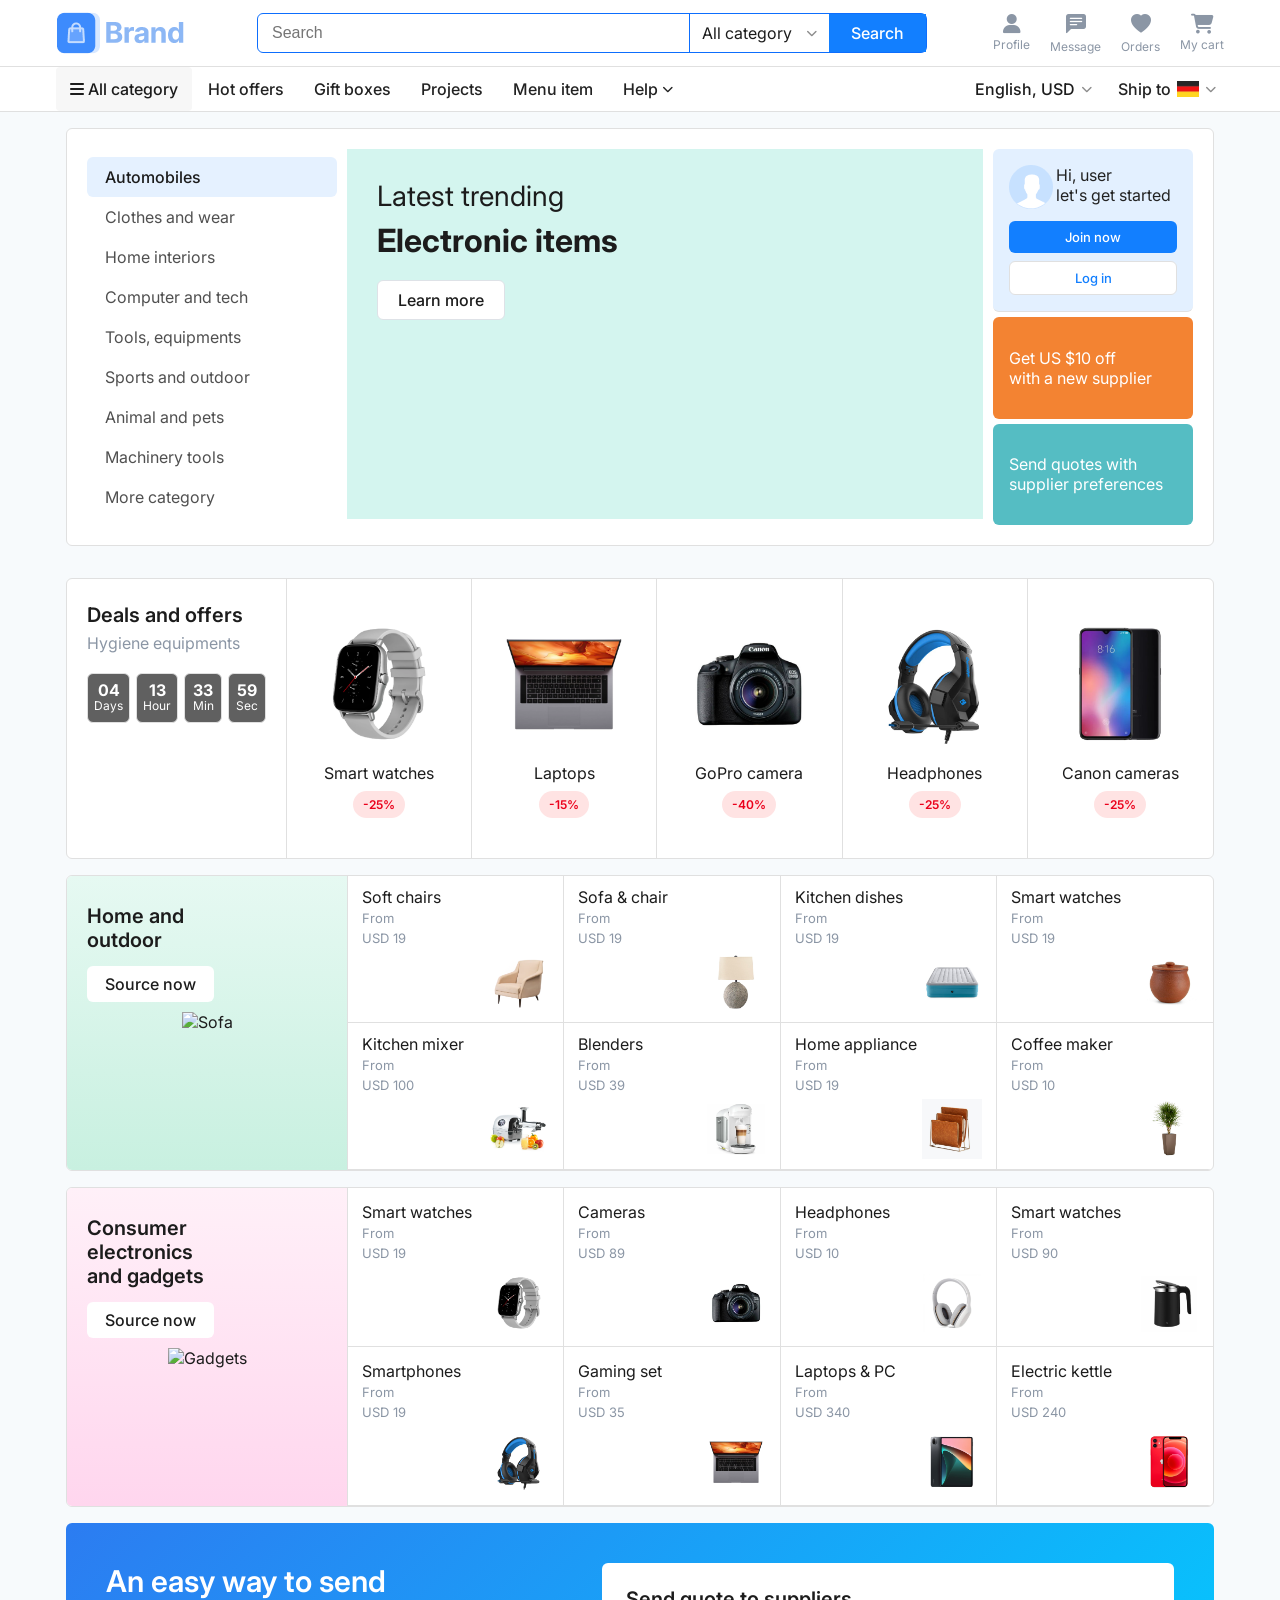
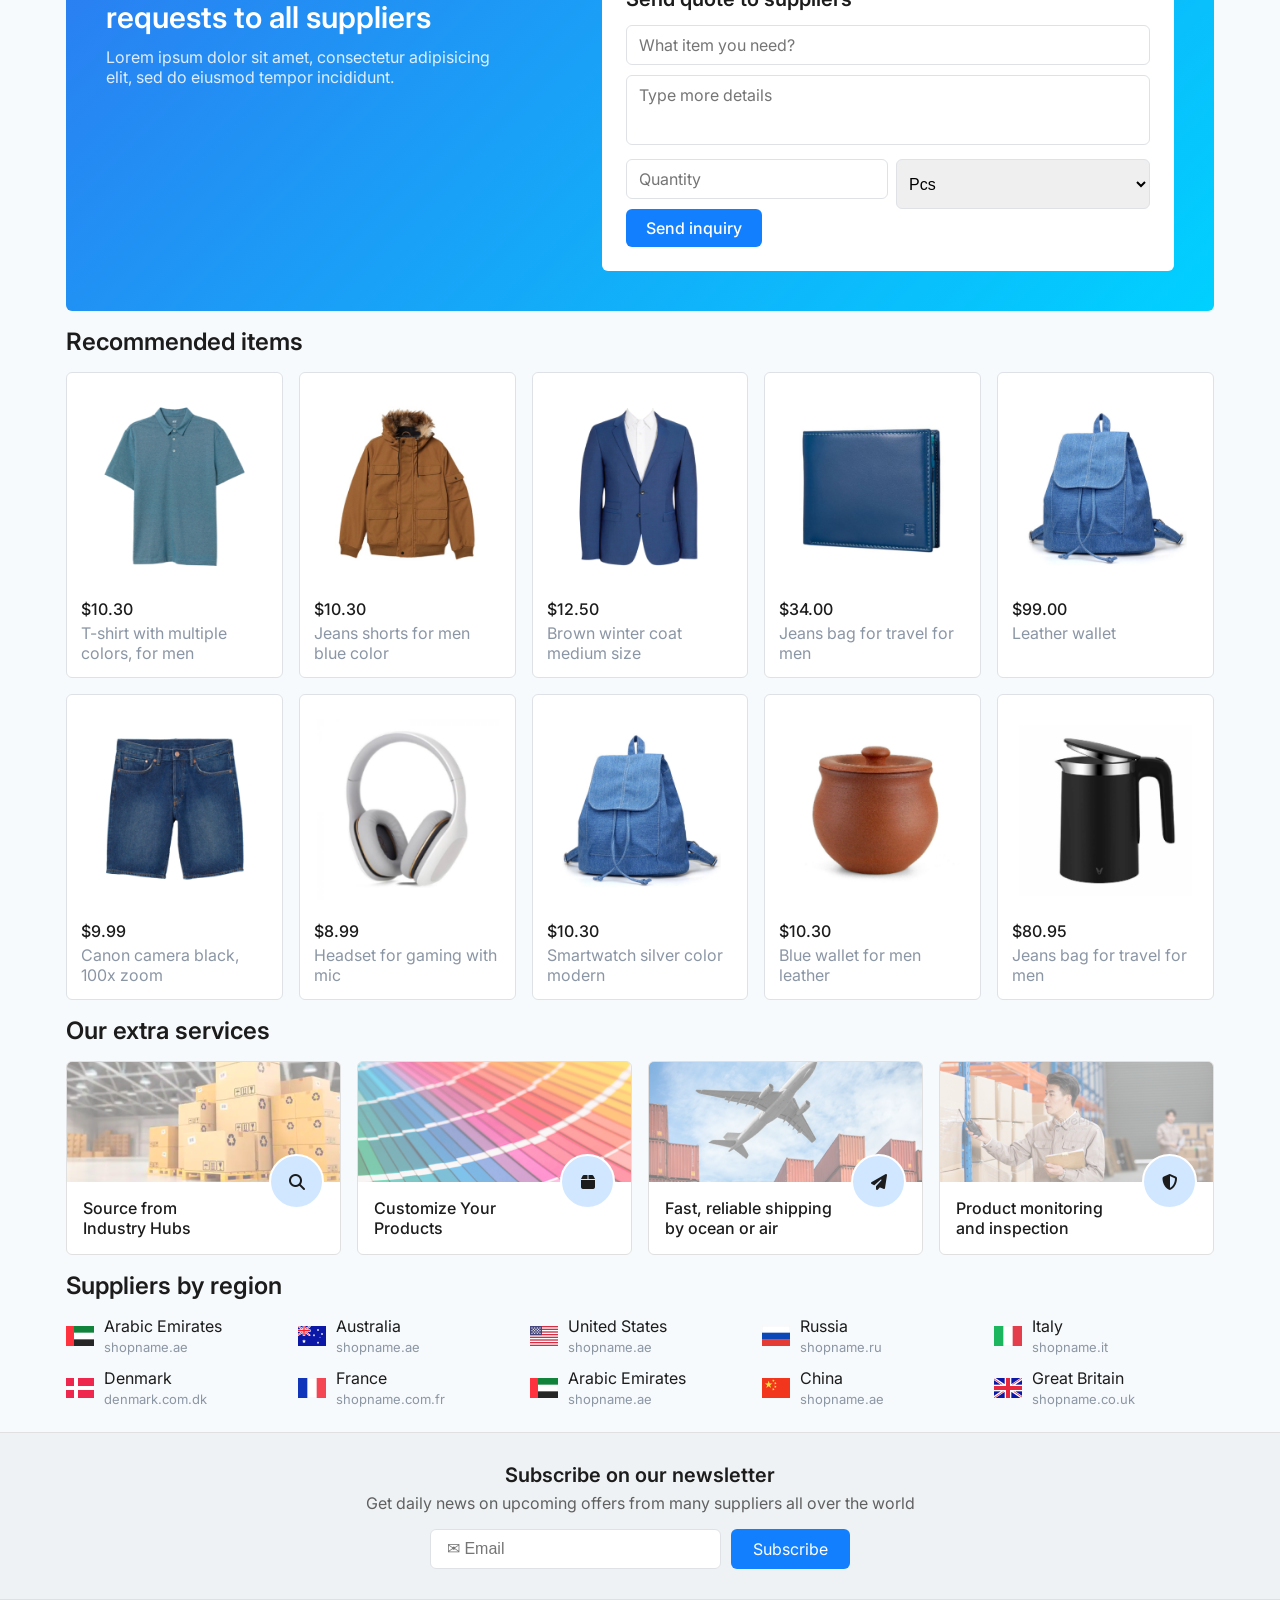
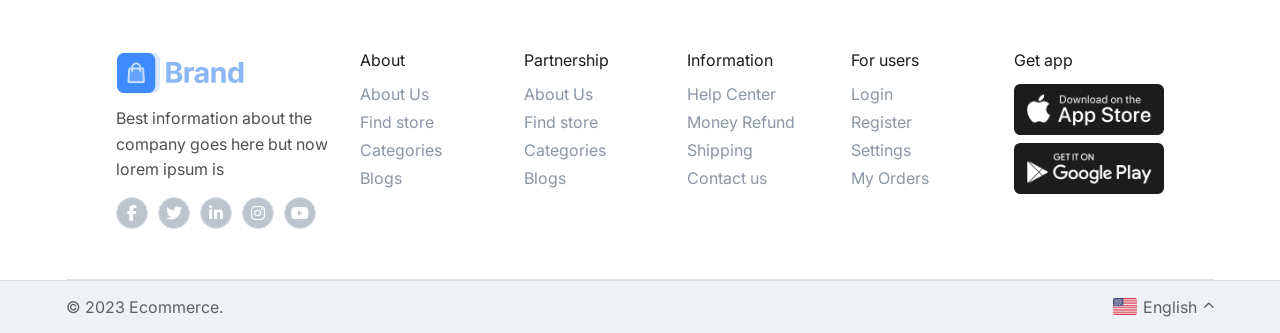
==== frontend/index.html @ 02a0148f "initial commit" ====
<!DOCTYPE html>
<html lang="en">

<head>
  <meta charset="UTF-8" />
  <meta name="viewport" content="width=device-width, initial-scale=1.0" />
  <title>Brand - eCommerce</title>
  <link href="https://fonts.googleapis.com/css2?family=Inter:wght@400;500;600;700&display=swap" rel="stylesheet" />
  <link rel="stylesheet" href="https://cdnjs.cloudflare.com/ajax/libs/font-awesome/6.5.0/css/all.min.css" />
  <link rel="stylesheet" href="https://cdn.jsdelivr.net/npm/bootstrap-icons@1.13.1/font/bootstrap-icons.min.css">
  <link rel="stylesheet" href="css/style.css" />
  <link rel="stylesheet" href="css/home.css" />
</head>

<body>

  <header class="top-bar">
    <div class="container">
      <a href="index.html" class="logo">
        <img src="assets/images/logo-colored.png" alt="Logo Image">
      </a>
      <div class="search-bar">
        <input type="text" placeholder="Search" id="searchInput" />
        <div class="category-dropdown" id="catDropdown" onclick="toggleCatDropdown(event)">
          <span id="catSelected">All category</span>
          <i class="fas fa-chevron-down"></i>

          <div class="cat-dropdown-menu" id="catDropdownMenu">
            <div class="cat-dropdown-option" onclick="selectCat(this, 'All category')">All category</div>
            <div class="cat-dropdown-option" onclick="selectCat(this, 'Automobiles')">Automobiles</div>
            <div class="cat-dropdown-option" onclick="selectCat(this, 'Clothes')">Clothes</div>
            <div class="cat-dropdown-option" onclick="selectCat(this, 'Electronics')">Electronics</div>
            <div class="cat-dropdown-option" onclick="selectCat(this, 'Home & Garden')">Home & Garden</div>
          </div>
        </div>
        <button>Search</button>
      </div>
      <div class="top-actions">
        <a href="#" class="top-action"><i class="fas fa-user"></i><span>Profile</span></a>
        <a href="#" class="top-action"><i class="bi bi-chat-left-text-fill"></i><span>Message</span></a>
        <a href="#" class="top-action"><i class="bi bi-heart-fill"></i><span>Orders</span></a>
        <a href="cart.html" class="top-action"><i class="fas fa-shopping-cart"></i><span>My cart</span></a>
      </div>
    </div>
  </header>

  <nav class="main-nav">
    <div class="container">
      <ul class="nav-links">
        <li><a href="#" class="active"><i class="fas fa-bars"></i> All category</a></li>
        <li><a href="#">Hot offers</a></li>
        <li><a href="#">Gift boxes</a></li>
        <li><a href="#">Projects</a></li>
        <li><a href="#">Menu item</a></li>
        <li class="help-dropdown-wrapper">
          <a href="#" onclick="toggleHelp(event)">
            Help <i class="fas fa-chevron-down" id="helpArrow"></i>
          </a>
          <div class="help-menu" id="helpMenu">
            <a href="#" class="help-option">Help Center</a>
            <a href="#" class="help-option">Contact Us</a>
            <a href="#" class="help-option">FAQs</a>
            <a href="#" class="help-option">Disputes & Reports</a>
            <a href="#" class="help-option">Buyer Protection</a>
          </div>
        </li>
      </ul>
      <div class="nav-right">
        <div class="lang-dropdown" id="langDropdown" onclick="toggleLang()">
          <span id="langSelected">English, USD</span>
          <i class="fas fa-chevron-down" id="langArrow"></i>

          <div class="lang-menu" id="langMenu">
            <div class="lang-option" onclick="selectLang(this, 'English, USD')">
              <img src="assets/images/usa.png" alt=""> English, USD
            </div>
            <div class="lang-option" onclick="selectLang(this, 'Arabic, AED')">
              <img src="assets/images/arabic-emirates.png" alt=""> Arabic, AED
            </div>
            <div class="lang-option" onclick="selectLang(this, 'French, EUR')">
              <img src="assets/images/france.png" alt=""> French, EUR
            </div>
            <div class="lang-option" onclick="selectLang(this, 'Russian, RUB')">
              <img src="assets/images/russia.png" alt=""> Russian, RUB
            </div>
          </div>
        </div>
        <div class="ship-to" id="shipToDropdown" onclick="toggleShipTo()">
          <span>Ship to</span>
          <span class="flag-emoji">
            <img src="assets/images/flag.png" alt="flag" style="height:16px;width:22px;">
          </span>
          <i class="fas fa-chevron-down" id="shipToArrow"></i>

          <!-- Dropdown menu -->
          <div class="ship-to-menu" id="shipToMenu">
            <div class="ship-to-option" onclick="selectCountry(this, 'assets/images/flag.png', 'DE')">
              <img src="assets/images/flag.png" alt=""> Germany
            </div>
            <div class="ship-to-option" onclick="selectCountry(this, 'assets/images/usa.png', 'US')">
              <img src="assets/images/usa.png" alt=""> United States
            </div>
            <div class="ship-to-option" onclick="selectCountry(this, 'assets/images/france.png', 'FR')">
              <img src="assets/images/france.png" alt=""> France
            </div>
            <div class="ship-to-option" onclick="selectCountry(this, 'assets/images/australia.png', 'AU')">
              <img src="assets/images/australia.png" alt=""> Australia
            </div>
            <div class="ship-to-option" onclick="selectCountry(this, 'assets/images/russia.png', 'RU')">
              <img src="assets/images/russia.png" alt=""> Russia
            </div>
            <div class="ship-to-option" onclick="selectCountry(this, 'assets/images/russia.png', 'RU')">
              <img src="assets/images/great-britain.png" alt=""> Great Britain
            </div>
            <div class="ship-to-option" onclick="selectCountry(this, 'assets/images/russia.png', 'RU')">
              <img src="assets/images/denmark.png" alt=""> Denmark
            </div>
            <div class="ship-to-option" onclick="selectCountry(this, 'assets/images/russia.png', 'RU')">
              <img src="assets/images/china.png" alt=""> China
            </div>
            <div class="ship-to-option" onclick="selectCountry(this, 'assets/images/russia.png', 'RU')">
              <img src="assets/images/arabic-emirates.png" alt=""> Arabic Emirates
            </div>
          </div>
        </div>
      </div>
    </div>
  </nav>

  <section class="hero-section">
    <div class="container">
      <div class="hero-wrapper">
        <ul class="category-sidebar">
          <li class="active"><a href="products.html">Automobiles</a></li>
          <li><a href="products.html">Clothes and wear</a></li>
          <li><a href="products.html">Home interiors</a></li>
          <li><a href="products.html">Computer and tech</a></li>
          <li><a href="products.html">Tools, equipments</a></li>
          <li><a href="products.html">Sports and outdoor</a></li>
          <li><a href="products.html">Animal and pets</a></li>
          <li><a href="products.html">Machinery tools</a></li>
          <li><a href="products.html">More category</a></li>
        </ul>
        <div class="hero-banner">
          <div class="hero-banner-text">
            <h4>Latest trending</h4>
            <h2>Electronic items</h2>
            <a href="products.html" class="learn-btn">Learn more</a>
          </div>
          <!-- <img src="assets/images/banner.png" alt="Banner" class="banner-img" /> -->
        </div>
        <div class="hero-right">
          <div class="user-card">
            <div class="user">
              <img src="assets/images/Avatar.png" alt="">
              <p>Hi, user<br>let's get started</p>
            </div>
            <a href="login.html" class="btn-join">Join now</a>
            <a href="login.html" class="btn-login">Log in</a>
          </div>
          <div class="promo-card">Get US $10 off<br />with a new supplier</div>
          <div class="promo-card2">Send quotes with<br />supplier preferences</div>
        </div>
      </div>
    </div>
  </section>

  <!-- ===== DEALS SECTION — FIGMA EXACT MATCH ===== -->
  <div class="container">
    <div class="deals-section">
      <div class="deals-inner">

        <!-- LEFT: Title + Countdown -->
        <div class="deals-left">
          <h3>Deals and offers</h3>
          <p>Hygiene equipments</p>
          <div class="countdown">
            <div class="countdown-item">
              <span class="num" id="days">04</span>
              <span class="lbl">Days</span>
            </div>
            <div class="countdown-item">
              <span class="num" id="hours">13</span>
              <span class="lbl">Hour</span>
            </div>
            <div class="countdown-item">
              <span class="num" id="mins">34</span>
              <span class="lbl">Min</span>
            </div>
            <div class="countdown-item">
              <span class="num" id="secs">56</span>
              <span class="lbl">Sec</span>
            </div>
          </div>
        </div>

        <!-- RIGHT: 5 Products — images placeholder chhodi hain, tum apni lagana -->
        <div class="deals-grid">
          <div class="deal-card">
            <a href="products.html" class="deal-card">
              <img src="assets/images/smartwatch.png" alt="Smart Watch" />
              <p>Smart watches</p>
              <span class="badge">-25%</span>
            </a>
          </div>
          <div class="deal-card">
            <a href="products.html" class="deal-card">
              <img src="assets/images/laptop.png" alt="Laptop" />
              <p>Laptops</p>
              <span class="badge">-15%</span>
            </a>
          </div>
          <div class="deal-card">
            <a href="products.html" class="deal-card">
              <img src="assets/images/gopro.png" alt="GoPro" />
              <p>GoPro camera</p>
              <span class="badge">-40%</span>
            </a>
          </div>
          <div class="deal-card">
            <a href="products.html" class="deal-card">
              <img src="assets/images/headphones.png" alt="Headphones" />
              <p>Headphones</p>
              <span class="badge">-25%</span>
            </a>
          </div>
          <div class="deal-card">
            <a href="products.html" class="deal-card">
              <img src="assets/images/camera.png" alt="Camera" />
              <p>Canon cameras</p>
              <span class="badge">-25%</span>
            </a>
          </div>
        </div>

      </div>
    </div>
  </div>

  <div class="container">
    <div class="cat-section">
      <div class="cat-section-inner">
        <div class="cat-banner green">
          <div>
            <h3>Home and<br />outdoor</h3><a href="products.html" class="source-btn">Source now</a>
          </div>
          <img src="https://images.unsplash.com/photo-1555041469-a586c61ea9bc?w=200&q=80" alt="Sofa" />
        </div>
        <div class="cat-products">
          <a href="products.html" class="cat-product-item">
            <div class="info">
              <p>Soft chairs</p><small>From<br />USD 19</small>
            </div>
            <img src="assets/images/sofa.png" alt="Chair" />
          </a>
          <a href="products.html" class="cat-product-item">
            <div class="info">
              <p>Sofa &amp; chair</p><small>From<br />USD 19</small>
            </div>
            <img src="assets/images/lamp.png" alt="Sofa" />
          </a>
          <a href="products.html" class="cat-product-item">
            <div class="info">
              <p>Kitchen dishes</p><small>From<br />USD 19</small>
            </div>
            <img src="assets/images/dishes.png" alt="Dishes" />
          </a>
          <a href="products.html" class="cat-product-item">
            <div class="info">
              <p>Smart watches</p><small>From<br />USD 19</small>
            </div>
            <img src="assets/images/pot.png" alt="Watch" />
          </a>
          <a href="products.html" class="cat-product-item">
            <div class="info">
              <p>Kitchen mixer</p><small>From<br />USD 100</small>
            </div>
            <img src="assets/images/mixer.png" alt="Mixer" />
          </a>
          <a href="products.html" class="cat-product-item">
            <div class="info">
              <p>Blenders</p><small>From<br />USD 39</small>
            </div>
            <img src="assets/images/blender.png" alt="Blender" />
          </a>
          <a href="products.html" class="cat-product-item">
            <div class="info">
              <p>Home appliance</p><small>From<br />USD 19</small>
            </div>
            <img src="assets/images/appliance.png" alt="Appliance" />
          </a>
          <a href="products.html" class="cat-product-item">
            <div class="info">
              <p>Coffee maker</p><small>From<br />USD 10</small>
            </div>
            <img src="assets/images/vase.png" alt="Coffee" />
          </a>
        </div>
      </div>
    </div>
  </div>

  <div class="container">
    <div class="cat-section">
      <div class="cat-section-inner">
        <div class="cat-banner pink">
          <div>
            <h3>Consumer<br />electronics<br />and gadgets</h3><a href="products.html" class="source-btn">Source now</a>
          </div>
          <img src="https://images.unsplash.com/photo-1505740420928-5e560c06d30e?w=200&q=80" alt="Gadgets" />
        </div>
        <div class="cat-products">
          <a href="products.html" class="cat-product-item">
            <div class="info">
              <p>Smart watches</p><small>From<br />USD 19</small>
            </div>
            <img src="assets/images/smartwatch.png" alt="Watch" />
          </a>
          <a href="products.html" class="cat-product-item">
            <div class="info">
              <p>Cameras</p><small>From<br />USD 89</small>
            </div>
            <img src="assets/images/gopro.png" alt="Camera" />
          </a>
          <a href="products.html" class="cat-product-item">
            <div class="info">
              <p>Headphones</p><small>From<br />USD 10</small>
            </div>
            <img src="assets/images/white-headphone.png" alt="Headphones" />
          </a>
          <a href="products.html" class="cat-product-item">
            <div class="info">
              <p>Smart watches</p><small>From<br />USD 90</small>
            </div>
            <img src="assets/images/jug.png" alt="Smart Watches" />
          </a>
          <a href="products.html" class="cat-product-item">
            <div class="info">
              <p>Smartphones</p><small>From<br />USD 19</small>
            </div>
            <img src="assets/images/headphones.png" alt="Gaming" />
          </a>
          <a href="products.html" class="cat-product-item">
            <div class="info">
              <p>Gaming set</p><small>From<br />USD 35</small>
            </div>
            <img src="assets/images/laptop.png" alt="Laptop" />
          </a>
          <a href="products.html" class="cat-product-item">
            <div class="info">
              <p>Laptops &amp; PC</p><small>From<br />USD 340</small>
            </div>
            <img src="assets/images/tablet.png" alt="Smartphones" />
          </a>
          <a href="products.html" class="cat-product-item">
            <div class="info">
              <p>Electric kettle</p><small>From<br />USD 240</small>
            </div>
            <img src="assets/images/red-phone.png" alt="Electric Kettle" />
          </a>
        </div>
      </div>
    </div>
  </div>

  <div class="container">
    <div class="quote-banner">
      <div class="left">
        <h2>An easy way to send<br />requests to all suppliers</h2>
        <p>Lorem ipsum dolor sit amet, consectetur adipisicing elit, sed do eiusmod tempor incididunt.</p>
      </div>
      <div class="quote-form">
        <h4>Send quote to suppliers</h4>
        <input type="text" placeholder="What item you need?" />
        <textarea placeholder="Type more details"></textarea>
        <div class="form-row">
          <input type="number" placeholder="Quantity" />
          <select>
            <option>Pcs</option>
            <option>Kg</option>
            <option>Box</option>
          </select>
        </div>
        <button>Send inquiry</button>
      </div>
    </div>
  </div>

  <div class="container" style="margin-top: 16px; margin-bottom: 16px;">
    <h3 style="font-size:24px; font-weight:600; margin-bottom:16px;">Recommended items</h3>
    <div class="rec-grid">
      <a href="product-detail.html" class="rec-card"><img src="assets/images/shirt.png" alt="Shirt" />
        <div class="price">$10.30</div>
        <div class="desc">T-shirt with multiple colors, for men</div>
      </a>
      <a href="product-detail.html" class="rec-card"><img src="assets/images/jacket.png" alt="Jacket" />
        <div class="price">$10.30</div>
        <div class="desc">Jeans shorts for men blue color</div>
      </a>
      <a href="product-detail.html" class="rec-card"><img src="assets/images/coat.png" alt="Coat" />
        <div class="price">$12.50</div>
        <div class="desc">Brown winter coat medium size</div>
      </a>
      <a href="product-detail.html" class="rec-card"><img src="assets/images/bag.png" alt="Bag" />
        <div class="price">$34.00</div>
        <div class="desc">Jeans bag for travel for men</div>
      </a>
      <a href="product-detail.html" class="rec-card"><img src="assets/images/bag2.png" alt="Backpack" />
        <div class="price">$99.00</div>
        <div class="desc">Leather wallet</div>
      </a>
      <a href="product-detail.html" class="rec-card"><img src="assets/images/short.png" alt="Shoes" />
        <div class="price">$9.99</div>
        <div class="desc">Canon camera black, 100x zoom</div>
      </a>
      <a href="product-detail.html" class="rec-card"><img src="assets/images/white-headphone.png" alt="Headset" />
        <div class="price">$8.99</div>
        <div class="desc">Headset for gaming with mic</div>
      </a>
      <a href="product-detail.html" class="rec-card"><img src="assets/images/bag2.png" alt="Watch" />
        <div class="price">$10.30</div>
        <div class="desc">Smartwatch silver color modern</div>
      </a>
      <a href="product-detail.html" class="rec-card"><img src="assets/images/pot.png" alt="Wallet" />
        <div class="price">$10.30</div>
        <div class="desc">Blue wallet for men leather</div>
      </a>
      <a href="product-detail.html" class="rec-card"><img src="assets/images/jug.png" alt="Kettle" />
        <div class="price">$80.95</div>
        <div class="desc">Jeans bag for travel for men</div>
      </a>
    </div>
  </div>

  <div class="container" style="margin-bottom: 16px;">
    <h3 style="font-size:24px; font-weight:600; margin-bottom:16px;">Our extra services</h3>
    <div class="services-grid">
      <div class="service-card">
        <img class="service-img" src="assets/images/Mask group.png" alt="Warehouse" />
        <div class="service-info">
          <p>Source from<br />Industry Hubs</p>
          <div class="icon-btn"><i class="fas fa-search"></i></div>
        </div>
      </div>
      <div class="service-card">
        <img class="service-img" src="assets/images/Mask group (3).png" alt="Customize" />
        <div class="service-info">
          <p>Customize Your<br />Products</p>
          <div class="icon-btn"><i class="fas fa-box"></i></div>
        </div>
      </div>
      <div class="service-card">
        <img class="service-img" src="assets/images/Mask group (1).png" alt="Shipping" />
        <div class="service-info">
          <p>Fast, reliable shipping<br />by ocean or air</p>
          <div class="icon-btn"><i class="fas fa-paper-plane"></i></div>
        </div>
      </div>
      <div class="service-card">
        <img class="service-img" src="assets/images/Mask group (2).png" alt="Monitoring" />
        <div class="service-info">
          <p>Product monitoring<br />and inspection</p>
          <div class="icon-btn"><i class="fas fa-shield-alt"></i></div>
        </div>
      </div>
    </div>
  </div>

  <div class="container" style="margin-bottom: 24px;">
    <h3 style="font-size:24px; font-weight:600; margin-bottom:16px;">Suppliers by region</h3>
    <div class="suppliers-grid">
      <div class="supplier-item"><span class="flag"><img src="assets/images/arabic-emirates.png" alt=""></span>
        <div class="info">
          <p>Arabic Emirates</p><small>shopname.ae</small>
        </div>
      </div>
      <div class="supplier-item"><span class="flag"><img src="assets/images/australia.png" alt=""></span>
        <div class="info">
          <p>Australia</p><small>shopname.ae</small>
        </div>
      </div>
      <div class="supplier-item"><span class="flag"><img src="assets/images/usa.png" alt=""></span>
        <div class="info">
          <p>United States</p><small>shopname.ae</small>
        </div>
      </div>
      <div class="supplier-item"><span class="flag"><img src="assets/images/russia.png" alt=""></span>
        <div class="info">
          <p>Russia</p><small>shopname.ru</small>
        </div>
      </div>
      <div class="supplier-item"><span class="flag"><img src="assets/images/italy.png" alt=""></span>
        <div class="info">
          <p>Italy</p><small>shopname.it</small>
        </div>
      </div>
      <div class="supplier-item"><span class="flag"><img src="assets/images/denmark.png" alt=""></span>
        <div class="info">
          <p>Denmark</p><small>denmark.com.dk</small>
        </div>
      </div>
      <div class="supplier-item"><span class="flag"><img src="assets/images/france.png" alt=""></span>
        <div class="info">
          <p>France</p><small>shopname.com.fr</small>
        </div>
      </div>
      <div class="supplier-item"><span class="flag"><img src="assets/images/arabic-emirates.png" alt=""></span>
        <div class="info">
          <p>Arabic Emirates</p><small>shopname.ae</small>
        </div>
      </div>
      <div class="supplier-item"><span class="flag"><img src="assets/images/china.png" alt=""></span>
        <div class="info">
          <p>China</p><small>shopname.ae</small>
        </div>
      </div>
      <div class="supplier-item"><span class="flag"><img src="assets/images/great-britain.png" alt=""></span>
        <div class="info">
          <p>Great Britain</p><small>shopname.co.uk</small>
        </div>
      </div>
    </div>
  </div>

  <div class="newsletter">
    <h3>Subscribe on our newsletter</h3>
    <p>Get daily news on upcoming offers from many suppliers all over the world</p>
    <div class="newsletter-form">
      <input type="email" placeholder="✉ Email" />
      <button>Subscribe</button>
    </div>
  </div>

  <footer>
    <div class="container">
      <div class="footer-top">
        <div class="footer-brand">
          <div class="logo">
            <img src="assets/images/logo-colored.png" alt="Logo Image">
          </div>
          <p>Best information about the company goes here but now lorem ipsum is</p>
          <div class="social-links">
            <a href="#"><i class="fab fa-facebook-f"></i></a>
            <a href="#"><i class="fab fa-twitter"></i></a>
            <a href="#"><i class="fab fa-linkedin-in"></i></a>
            <a href="#"><i class="fab fa-instagram"></i></a>
            <a href="#"><i class="fab fa-youtube"></i></a>
          </div>
        </div>
        <div class="footer-col">
          <h4>About</h4>
          <ul>
            <li><a href="#">About Us</a></li>
            <li><a href="#">Find store</a></li>
            <li><a href="#">Categories</a></li>
            <li><a href="#">Blogs</a></li>
          </ul>
        </div>
        <div class="footer-col">
          <h4>Partnership</h4>
          <ul>
            <li><a href="#">About Us</a></li>
            <li><a href="#">Find store</a></li>
            <li><a href="#">Categories</a></li>
            <li><a href="#">Blogs</a></li>
          </ul>
        </div>
        <div class="footer-col">
          <h4>Information</h4>
          <ul>
            <li><a href="#">Help Center</a></li>
            <li><a href="#">Money Refund</a></li>
            <li><a href="#">Shipping</a></li>
            <li><a href="#">Contact us</a></li>
          </ul>
        </div>
        <div class="footer-col">
          <h4>For users</h4>
          <ul>
            <li><a href="login.html">Login</a></li>
            <li><a href="login.html">Register</a></li>
            <li><a href="#">Settings</a></li>
            <li><a href="#">My Orders</a></li>
          </ul>
        </div>
        <div class="footer-col">
          <h4>Get app</h4>
          <div class="app-links"><img src="assets/images/app-store.png" alt="App Store" /><img
              src="assets/images/google-play.png" alt="Google Play" /></div>
        </div>
      </div>


    </div>
    <div class="footer-bottom">
      <div class="container" style="display:flex; justify-content:space-between; align-items:center;">
        <p>&copy; 2023 Ecommerce.</p>
        <div class="language" id="footerLang" onclick="toggleFooterLang()">
          <img src="assets/images/usa.png" alt="flag" id="footerFlag">
          <p id="footerLangText">English</p>
          <i class="fas fa-chevron-up" id="footerLangArrow"></i>

          <div class="footer-lang-menu" id="footerLangMenu">
            <div class="footer-lang-option" onclick="selectFooterLang(this, 'assets/images/usa.png', 'English')">
              <img src="assets/images/usa.png" alt=""> English
            </div>
            <div class="footer-lang-option"
              onclick="selectFooterLang(this, 'assets/images/arabic-emirates.png', 'Arabic')">
              <img src="assets/images/arabic-emirates.png" alt=""> Arabic
            </div>
            <div class="footer-lang-option" onclick="selectFooterLang(this, 'assets/images/france.png', 'French')">
              <img src="assets/images/france.png" alt=""> French
            </div>
            <div class="footer-lang-option" onclick="selectFooterLang(this, 'assets/images/russia.png', 'Russian')">
              <img src="assets/images/russia.png" alt=""> Russian
            </div>
          </div>
        </div>
      </div>
    </div>
  </footer>

  <script src="js/home.js"></script>
</body>

</html>
---- frontend/css/style.css ----
/* =============================================
   style.css — Global Styles
   ecommerce-fullstack-design
   ============================================= */

*,
*::before,
*::after {
  box-sizing: border-box;
  margin: 0;
  padding: 0;
}

:root {
  --body-bg: #F7FAFC;
  --search-border: #0D6EFD;
  --all-category: #1C1C1C;
  --border: #E0E0E0;
  --search-button: #127FFF;
  --topbar-gray: #8B96A5;
  --category-sidebar: #505050;
  --category-bg: #E5F1FF;
  --user-card: #E3F0FF;
  --blue-dark: #0a58ca;
  --orange: #F38332;
  --promo-2: #55BDC3;
  --deal-border: #DEE2E7;
  --countdown-bg: #606060;
  --gray-bg: #f7f7f7;
  --text: #222222;
  --muted: #8c8c8c;
  --white: #ffffff;
  --red-badge: #EB001B;
  --discount: #FFE3E3;
  --icon-blue: #D1E7FF;
  --newsletter-bg: #EFF2F4;
  --social-bg: #BDC4CD;
  --rating:#FF9017;
  --shipping:#00B517;
  /* Shared values */
  --font-base: 16px;
  --radius: 6px;
  --gap-std: 16px;
}

body {
  font-family: 'Inter', sans-serif;
  color: var(--all-category);
  background: var(--body-bg);
  font-size: var(--font-base);
  font-weight: 400;
}

a {
  text-decoration: none;
  color: inherit;
}

ul {
  list-style: none;
}

img {
  max-width: 100%;
  display: block;
}

button {
  cursor: pointer;
  border: none;
  outline: none;
  font-family: inherit;
}

/* ===== TOP BAR ===== */
.top-bar {
  background: var(--white);
  border-bottom: 1px solid var(--border);
  padding: 10px 0;
}

.top-bar .container {
  max-width: 1440px;
  margin: 0 auto;
  padding: 0 var(--gap-std);
  display: flex;
  align-items: center;
  gap: 50px;
  width: 1200px;
}

.logo {
  display: flex;
  align-items: center;
  gap: 8px;
  font-size: 22px;
  font-weight: 700;
  min-width: 150px;
}

.search-bar {
  flex: 1;
  display: flex;
  align-items: center;
  border: 1.5px solid var(--search-border);
  border-radius: var(--radius);
  overflow: visible;  /* ← ye change karo */
}

.search-bar input {
  flex: 1;
  padding: 9px 14px;
  border: none;
  outline: none;
  font-size: var(--font-base);
  color: var(--topbar-gray);
  border-radius: var(--radius);
}

.search-bar select { display: none; } /* purana select hide */

.category-dropdown {
  display: flex;
  align-items: center;
  gap: 8px;
  padding: 9px 12px;
  border: none;
  border-left: 1px solid var(--search-border);
  font-size: var(--font-base);
  color: var(--all-category);
  background: var(--white);
  cursor: pointer;
  white-space: nowrap;
  position: relative;
  min-width: 140px;
  justify-content: space-between;
  flex-shrink: 0;
}
.category-dropdown i { font-size: 11px; color: var(--muted); transition: transform 0.2s; }
.category-dropdown.open i { transform: rotate(180deg); }

.cat-dropdown-menu {
  display: none;
  position: absolute;
  top: calc(100% + 4px);
  left: 0;
  background: var(--white);
  border: 1px solid var(--deal-border);
  border-radius: var(--radius);
  min-width: 180px;
  box-shadow: 0 4px 16px rgba(0,0,0,0.1);
  z-index: 999;
  padding: 6px 0;
}
.category-dropdown.open .cat-dropdown-menu { display: block; }

.cat-dropdown-option {
  padding: 10px 16px;
  font-size: var(--font-base);
  color: var(--all-category);
  transition: background 0.15s;
  cursor: pointer;
}
.cat-dropdown-option:hover { background: var(--category-bg); color: var(--search-button); }
.cat-dropdown-option.selected { color: var(--search-button); font-weight: 500; }

.search-bar button {
  background: var(--search-button);
  color: var(--white);
  padding: 9px 22px;
  font-size: var(--font-base);
  font-weight: 500;
}

.search-bar button:hover {
  background: var(--blue-dark);
}

.top-actions {
  display: flex;
  align-items: center;
  gap: 20px;
  margin-left: var(--gap-std);
}

.top-action {
  display: flex;
  flex-direction: column;
  align-items: center;
  font-size: 12px;
  color: var(--topbar-gray);
  gap: 3px;
  cursor: pointer;
}

.top-action i {
  font-size: 20px;
  color: var(--topbar-gray);
}

.top-action:hover i {
  color: var(--search-button);
}

/* ===== MAIN NAV ===== */
.main-nav {
  background: var(--white);
  border-bottom: 1px solid var(--border);
}

.main-nav .container {
  max-width: 1200px;
  margin: 0 auto;
  padding: 0 var(--gap-std);
  display: flex;
  align-items: center;
  justify-content: space-between;
}

.nav-links {
  display: flex;
  align-items: center;
  gap: 2px;
}

.nav-links a {
  padding: 12px 14px;
  font-size: var(--font-base);
  font-weight: 500;
  color: var(--text);
  display: flex;
  align-items: center;
  gap: 4px;
  border-radius: 4px;
  transition: background 0.2s;
}

.nav-links a:hover,
.nav-links a.active {
  background: var(--gray-bg);
  color: var(--blue);
}

.nav-links a i {
  font-size: var(--font-base);
}
/* Help Dropdown */
.help-dropdown-wrapper {
  position: relative;
}

.help-dropdown-wrapper > a i {
  font-size: 11px;
  transition: transform 0.2s;
}
.help-dropdown-wrapper.open > a i {
  transform: rotate(180deg);
}

.help-menu {
  display: none;
  position: absolute;
  top: calc(100% + 4px);
  left: 0;
  background: var(--white);
  border: 1px solid var(--deal-border);
  border-radius: var(--radius);
  min-width: 200px;
  box-shadow: 0 4px 16px rgba(0,0,0,0.1);
  z-index: 999;
  padding: 6px 0;
}
.help-dropdown-wrapper.open .help-menu { display: block; }

.help-option {
  display: block;
  padding: 10px 16px;
  font-size: var(--font-base);
  color: var(--all-category);
  transition: background 0.15s;
}
.help-option:hover {
  background: var(--gray-bg);
  color: var(--search-button);
}

.nav-right {
  display: flex;
  align-items: center;
  gap: 10px;
  font-size: var(--font-base);
  color: var(--muted);
}

.nav-right select { display: none; } /* purana select hide karo */

.lang-dropdown {
  display: flex;
  align-items: center;
  gap: 6px;
  cursor: pointer;
  padding: 5px 8px;
  font-size: var(--font-base);
  font-weight: 500;
  color: var(--all-category);
  background: var(--white);
  white-space: nowrap;
  position: relative;
}
.lang-dropdown i { font-size: 11px; color: var(--muted); transition: transform 0.2s; }
.lang-dropdown.open i { transform: rotate(180deg); }

.lang-menu {
  display: none;
  position: absolute;
  top: calc(100% + 6px);
  left: 0;
  background: var(--white);
  border: 1px solid var(--deal-border);
  border-radius: var(--radius);
  min-width: 180px;
  box-shadow: 0 4px 16px rgba(0,0,0,0.1);
  z-index: 999;
}
.lang-dropdown.open .lang-menu { display: block; }

.lang-option {
  display: flex;
  align-items: center;
  gap: 10px;
  padding: 10px 14px;
  font-size: var(--font-base);
  color: var(--all-category);
  transition: background 0.15s;
  cursor: pointer;
}
.lang-option:hover { background: var(--gray-bg); }
.lang-option img { width: 22px; height: 16px; object-fit: cover; border-radius: 2px; }

.ship-to {
  display: flex;
  align-items: center;
  gap: 6px;
  cursor: pointer;
  padding: 5px 8px;
  border: none;
  font-size: var(--font-base);
  font-weight: 500;
  color: var(--text);
  background: var(--white);
  white-space: nowrap;
  position: relative;
}

.ship-to .flag-emoji { font-size: 18px; line-height: 1; }
.ship-to i { font-size: 11px; color: var(--muted); transition: transform 0.2s; }
.ship-to.open i { transform: rotate(180deg); }

/* Dropdown menu */
.ship-to-menu {
  display: none;
  position: absolute;
  top: calc(100% + 6px);
  right: 0;
  background: var(--white);
  border: 1px solid var(--deal-border);
  border-radius: var(--radius);
  min-width: 180px;
  box-shadow: 0 4px 16px rgba(0,0,0,0.1);
  z-index: 999;
}
.ship-to.open .ship-to-menu { display: block; }

.ship-to-option {
  display: flex;
  align-items: center;
  gap: 10px;
  padding: 10px 14px;
  font-size: var(--font-base);
  color: var(--all-category);
  transition: background 0.15s;
  cursor: pointer;
}
.ship-to-option:hover { background: var(--gray-bg); }
.ship-to-option img { width: 22px; height: 16px; object-fit: cover; }

/* ===== CONTAINER ===== */
.container {
  max-width: 1180px;
  margin: 0 auto;
  padding: 0 var(--gap-std);
}

/* ===== FOOTER ===== */
footer {
  background: var(--white);
}

.footer-top {
  padding: 50px;
  background: var(--white);
  display: grid;
  grid-template-columns: 220px repeat(4, 1fr) 150px;
  gap: 24px;
  border-bottom: 1px solid var(--border);
}

.footer-brand .logo {
  font-size: 20px;
  margin-bottom: 10px;
}

.footer-brand p {
  font-size: var(--font-base);
  color: var(--category-sidebar);
  margin-bottom: 14px;
  line-height: 1.6;
}

.social-links {
  display: flex;
  gap: 10px;
}

.social-links a {
  width: 32px;
  height: 32px;
  border: 1px solid var(--deal-border);
  border-radius: 50%;
  display: flex;
  align-items: center;
  justify-content: center;
  color: var(--white);
  background-color: var(--social-bg);
  transition: all 0.2s;
}

.social-links a:hover {
  background: var(--search-button);
  border-color: var(--search-border);
}

.footer-col h4 {
  font-size: var(--font-base);
  font-weight: 400;
  margin-bottom: 14px;
}

.footer-col ul li {
  margin-bottom: 8px;
}

.footer-col ul li a {
  font-size: var(--font-base);
  color: var(--topbar-gray);
  transition: color 0.2s;
}

.footer-col ul li a:hover {
  color: var(--blue);
}

.app-links {
  display: flex;
  flex-direction: column;
  gap: 8px;
}

.app-links img {
  object-fit: contain;
  border-radius: var(--radius);
}

.footer-bottom {
  background-color: var(--newsletter-bg);
  padding: 16px 0;
  border-top: 1px solid var(--deal-border);
  width: 100%;
}

.footer-bottom p {
  font-size: var(--font-base);
  color: var(--countdown-bg);
}

.language {
  display: flex;
  align-items: center;
  gap: 6px;
  cursor: pointer;
  position: relative;
  font-size: var(--font-base);
  color: var(--countdown-bg);
}
.language img { height: 17px; width: 24px; object-fit: cover; border-radius: 2px; }
.language p   { font-size: var(--font-base); color: var(--countdown-bg); }
.language i   { font-size: 11px; color: var(--countdown-bg); transition: transform 0.2s; }
.language.open i { transform: rotate(180deg); }

.footer-lang-menu {
  display: none;
  position: absolute;
  bottom: calc(100% + 6px);
  right: 0;
  background: var(--white);
  border: 1px solid var(--deal-border);
  border-radius: var(--radius);
  min-width: 160px;
  box-shadow: 0 -4px 16px rgba(0,0,0,0.1);
  z-index: 999;
  padding: 6px 0;
}
.language.open .footer-lang-menu { display: block; }

.footer-lang-option {
  display: flex;
  align-items: center;
  gap: 10px;
  padding: 10px 14px;
  font-size: var(--font-base);
  color: var(--all-category);
  transition: background 0.15s;
  cursor: pointer;
}
.footer-lang-option:hover { background: var(--gray-bg); color: var(--search-button); }
.footer-lang-option img { width: 22px; height: 16px; object-fit: cover; border-radius: 2px; }

/* ===== NEWSLETTER ===== */
.newsletter {
  background: var(--newsletter-bg);
  border-top: 1px solid var(--border);
  border-bottom: 1px solid var(--border);
  padding: 30px 0;
  text-align: center;
}

.newsletter h3 {
  font-size: 20px;
  font-weight: 600;
  margin-bottom: 6px;
}

.newsletter p {
  font-size: var(--font-base);
  color: var(--countdown-bg);
  margin-bottom: var(--gap-std);
}

.newsletter-form {
  display: flex;
  justify-content: center;
  max-width: 420px;
  margin: 0 auto;
  gap: 10px;
}

.newsletter-form input {
  flex: 1;
  border: 1.5px solid var(--deal-border);
  border-radius: var(--radius);
  padding: 10px var(--gap-std);
  font-size: var(--font-base);
  outline: none;
}

.newsletter-form button {
  background: var(--search-button);
  color: var(--white);
  padding: 10px 22px;
  border-radius: var(--radius);
  font-size: var(--font-base);
  font-weight: 400;
}

.newsletter-form button:hover {
  background: var(--blue-dark);
}

/* ===== RESPONSIVE ===== */
@media (max-width: 992px) {
  .footer-top {
    grid-template-columns: 1fr 1fr 1fr;
  }
}

@media (max-width: 768px) {
  .top-bar .container {
    flex-wrap: wrap;
  }

  .search-bar {
    order: 2;
    width: 100%;
    flex: none;
  }

  .top-actions {
    margin-left: auto;
  }

  .main-nav .nav-links {
    overflow-x: auto;
  }

  .footer-top {
    grid-template-columns: 1fr 1fr;
  }
}

@media (max-width: 480px) {
  .footer-top {
    grid-template-columns: 1fr;
  }
}
---- frontend/css/home.css ----
/* =============================================
   home.css — Home Page Styles
   ecommerce-fullstack-design
   ============================================= */

/* ===== HERO SECTION ===== */
.hero-section {
  padding: var(--gap-std) 0;
}
.hero-section .container { display: flex; gap: 0; }

.hero-wrapper {
  display: flex;
  gap: 10px;
  padding: 20px;
  background: var(--white);
  border: 1px solid var(--border);
  border-radius: var(--radius);
  overflow: hidden;
  width: 100%;
}

/* Category Sidebar */
.category-sidebar {
  width: 250px;
  min-height: 360px;
  background: var(--white);
  border: none;
  padding: 8px 0;
  flex-shrink: 0;
}
.category-sidebar li a {
  display: block;
  padding: 10px 18px;
  font-size: var(--font-base);
  font-weight: 400;
  color: var(--category-sidebar);
  transition: background 0.15s;
}
.category-sidebar li a:hover,
.category-sidebar li.active a {
  background: var(--category-bg);
  color: var(--all-category);
  font-weight: 500;
  border-radius: var(--radius);
}

/* Hero Banner */
.hero-banner {
  flex: 1;
  border-radius: 0;
  display: flex;
  flex-direction: column;
  justify-content: space-between;
  position: relative;
  height: 370px;
  overflow: hidden;
  background: #d4f5ef;
}

.hero-banner-text {
  padding: 30px 30px 0;
  z-index: 1;
}

.hero-banner-text h4 {
  font-size: 28px;
  font-weight: 400;
  color: var(--all-category);
  margin-bottom: 8px;
}

.hero-banner-text h2 {
  font-size: 32px;
  font-weight: 700;
  color: var(--all-category);
  margin-bottom: 20px;
}

.learn-btn {
  background: var(--white);
  border: 1px solid var(--deal-border);
  padding: 9px 20px;
  border-radius: var(--radius);
  font-size: var(--font-base);
  font-weight: 500;
  color: var(--all-category);
  display: inline-block;
  transition: background 0.2s;
}
.learn-btn:hover { background: var(--gray-bg); }

.banner-img {
  width: 100%;
  height: 220px;
  object-fit: cover;
  object-position: center top;
  display: block;
  margin-top: auto;
}
/* Hero Right Cards */
.hero-right {
  display: flex;
  flex-direction: column;
  gap: 5px;
  flex-shrink: 0;
}
.hero-right .user-card .user { display: flex; gap: 3px; align-items: center; }

.user-card {
  background: var(--user-card);
  border-radius: var(--radius);
  padding: var(--gap-std);
  width: 200px;
  border-bottom: 1px solid var(--border);
  flex: 1;
}
.user-card p { font-size: var(--font-base); color: var(--text); margin-bottom: 4px; }

/* Shared button base for join/login */
.user-card .btn-join,
.user-card .btn-login {
  padding: 8px 0;
  border-radius: var(--radius);
  width: 100%;
  font-size: 13px;
  font-weight: 500;
  display: block;
  text-align: center;
}
.user-card .btn-join {
  background: var(--search-button);
  color: var(--white);
  margin: 12px 0 8px;
}
.user-card .btn-join:hover { background: var(--blue-dark); }
.user-card .btn-login {
  background: var(--white);
  color: var(--search-button);
  border: 1px solid var(--border);
}
.user-card .btn-login:hover { background: var(--search-button); color: var(--white); }

/* Shared promo card base */
.promo-card,
.promo-card2 {
  border-radius: var(--radius);
  padding: 14px var(--gap-std);
  font-size: var(--font-base);
  font-weight: 400;
  flex: 1;
  display: flex;
  align-items: center;
  color: var(--white);
}
.promo-card  { background: var(--orange); }
.promo-card2 { background: var(--promo-2); }

/* ===== DEALS SECTION ===== */
.deals-section {
  background: var(--white);
  border: 1px solid var(--border);
  border-radius: var(--radius);
  overflow: hidden;
  margin: var(--gap-std) auto;
}
.deals-inner { display: flex; min-height: 240px; }

.deals-left {
  width: 220px;
  flex-shrink: 0;
  padding: 24px 20px;
  border-right: 1px solid var(--border);
  display: flex;
  flex-direction: column;
  gap: 20px;
}
.deals-left h3 { font-size: 20px; font-weight: 600; color: var(--all-category); }
.deals-left p  { font-size: var(--font-base); color: var(--topbar-gray); margin-top: -14px; }

.countdown { display: flex; gap: 6px; }

.countdown-item {
  background: var(--countdown-bg);
  border: 1px solid var(--border);
  border-radius: var(--radius);
  padding: 8px 6px;
  text-align: center;
  width: 45px;
  height: 50px;
}
.countdown-item .num {
  font-size: var(--font-base);
  font-weight: 700;
  display: block;
  color: var(--white);
  line-height: 100%;
}
.countdown-item .lbl {
  font-size: 12px;
  font-weight: 400;
  color: var(--white);
  display: block;
}

.deals-grid {
  flex: 1;
  display: grid;
  grid-template-columns: repeat(5, 1fr);
}
.deal-card {
  padding: 20px 12px;
  text-align: center;
  border-right: 1px solid var(--border);
  transition: transform 0.2s;
  display: flex;
  flex-direction: column;
  align-items: center;
  justify-content: center;
}
.deal-card:last-child { border-right: none; }
.deal-card:hover { transform: scale(1.01);}
.deal-card img { width: 100%; height: 130px; object-fit: contain; margin-bottom: 14px; }
.deal-card p   { font-size: var(--font-base); font-weight: 400; color: var(--all-category); margin-bottom: 8px; }
.deal-card .badge {
  display: inline-block;
  background: var(--discount);
  color: var(--red-badge);
  font-size: 12px;
  font-weight: 600;
  padding: 6px 10px;
  border-radius: 20px;
}

/* ===== CATEGORY SECTIONS ===== */
.cat-section {
  background: var(--white);
  border: 1px solid var(--border);
  border-radius: var(--radius);
  margin: 0 auto var(--gap-std);
  overflow: hidden;
}
.cat-section-inner { display: flex; }

.cat-banner {
  min-width: 280px;
  padding: 28px 20px;
  display: flex;
  flex-direction: column;
  justify-content: space-between;
  height: auto;
}
.cat-banner.green { background: linear-gradient(180deg, #e6f9f2, #c8f0e0); }
.cat-banner.pink  { background: linear-gradient(180deg, #fff0f8, #ffd6ee); }
.cat-banner h3    { font-size: 20px; font-weight: 600; margin-bottom: 14px; }
.cat-banner .source-btn {
  background: var(--white);
  border: unset;
  padding: 8px 18px;
  border-radius: var(--radius);
  font-size: var(--font-base);
  font-weight: 500;
  display: inline-block;
  width: fit-content;
}
.cat-banner img { height: 120px; object-fit: contain; margin: 10px auto; }

.cat-products {
  flex: 1;
  display: grid;
  grid-template-columns: repeat(4, 1fr);
  border-left: 1px solid var(--border);
}
.cat-product-item {
  padding: 8px 14px;
  border-right: 1px solid var(--border);
  border-bottom: 1px solid var(--border);
  display: flex;
  flex-direction: column;
  align-items: flex-start;
  justify-content: space-around;
  transition: transform 0.15s;
  height: 100%;
}
.cat-product-item:hover { transform: scale(1.01);}
.cat-product-item:nth-child(4n) { border-right: none; }
.cat-product-item .info p     { font-size: var(--font-base); font-weight: 400; }
.cat-product-item .info small { color: var(--topbar-gray); font-size: 13px; }
.cat-product-item img {
  height: 60px;
  width: 60px;
  object-fit: contain;
  align-self: flex-end;
  flex-shrink: 0;
}

/* ===== QUOTE BANNER ===== */
.quote-banner {
  background: linear-gradient(135deg, #2C7CF1, #00D1FF);
  border-radius: var(--radius);
  margin: var(--gap-std) auto;
  padding: 40px;
  display: flex;
  justify-content: space-between;
  gap: 30px;
}
.quote-banner .left h2 { font-size: 30px; font-weight: 600; color: var(--white); margin-bottom: 12px; }
.quote-banner .left p  { font-size: var(--font-base); color: rgba(255,255,255,0.85); max-width: 390px; }

.quote-form { background: var(--white); border-radius: var(--radius); padding: 24px; min-width: 320px; }
.quote-form h4 { font-size: 20px; font-weight: 600; margin-bottom: 14px; }

.quote-form input,
.quote-form textarea {
  width: 100%;
  border: 1px solid var(--deal-border);
  border-radius: var(--radius);
  padding: 9px 12px;
  font-size: var(--font-base);
  margin-bottom: 10px;
  font-family: inherit;
  outline: none;
  resize: none;
}
.quote-form textarea { height: 70px; }
.quote-form .form-row { display: flex; gap: 8px; }
.quote-form .form-row input,
.quote-form .form-row select { flex: 1; }
.quote-form .form-row select {
  border: 1px solid var(--deal-border);
  border-radius: var(--radius);
  padding: 9px 8px;
  font-size: var(--font-base);
  outline: none;
}
.quote-form button {
  background: var(--search-button);
  color: var(--white);
  padding: 9px 20px;
  border-radius: var(--radius);
  font-size: var(--font-base);
  font-weight: 500;
}
.quote-form button:hover { background: var(--blue-dark); }

/* ===== RECOMMENDED ITEMS ===== */
.rec-grid { display: grid; grid-template-columns: repeat(5, 1fr); gap: var(--gap-std); margin-top: var(--gap-std); }
.rec-card {
  border: 1px solid var(--deal-border);
  border-radius: var(--radius);
  padding: 14px;
  transition: box-shadow 0.2s;
  background: var(--white);
}
.rec-card:hover { box-shadow: 0 4px 16px rgba(0,0,0,0.09); }
.rec-card img   { height: 200px; object-fit: contain; margin: 0 auto 12px; }
.rec-card .price { font-size: var(--font-base); font-weight: 500; color: var(--all-category); }
.rec-card .desc  { font-size: var(--font-base); color: var(--topbar-gray); margin-top: 4px; }

a.deal-card,
a.cat-product-item
{ display: flex; }

a.cat-product-item { display: flex; }
a.rec-card { display: block; }


/* ===== EXTRA SERVICES ===== */
.services-grid { display: grid; grid-template-columns: repeat(4, 1fr); gap: var(--gap-std); margin-top: var(--gap-std); }
.service-card {
  border-radius: var(--radius);
  overflow: hidden;
  border: 1px solid var(--border);
  background: var(--white);
}
.service-card .service-img { width: 100%; height: 120px; object-fit: cover; display: block; }
.service-card .service-info {
  padding: var(--gap-std);
  display: flex;
  align-items: center;
  justify-content: space-between;
}
.service-card .service-info p { font-size: var(--font-base); font-weight: 500; color: var(--all-category); }
.service-card .icon-btn {
  width: 55px;
  height: 55px;
  background: var(--icon-blue);
  border: 2px solid var(--white);
  border-radius: 50%;
  display: flex;
  align-items: center;
  justify-content: center;
  flex-shrink: 0;
  margin-top: -30%;
}
.service-card .icon-btn i { font-size: var(--font-base); color: var(--all-category); }
.service-card .icon-btn:hover{cursor: pointer; transform: scale(1.05);}
/* ===== SUPPLIERS BY REGION ===== */
.suppliers-grid { display: grid; grid-template-columns: repeat(5, 1fr); gap: 12px; margin-top: var(--gap-std); }
.supplier-item  { display: flex; align-items: center; gap: 10px; }
.supplier-item .flag img { width: 28px; height: 20px; }
.supplier-item .info p   { font-size: var(--font-base); font-weight: 400; color: var(--all-category); }
.supplier-item .info small { font-size: 13px; color: var(--topbar-gray); }

/* ===== RESPONSIVE ===== */
@media (max-width: 992px) {
  .deals-grid     { grid-template-columns: repeat(3, 1fr); }
  .cat-products   { grid-template-columns: repeat(2, 1fr); }
  .rec-grid       { grid-template-columns: repeat(3, 1fr); }
  .services-grid  { grid-template-columns: repeat(2, 1fr); }
  .suppliers-grid { grid-template-columns: repeat(3, 1fr); }
}
@media (max-width: 768px) {
  .hero-section .container, .hero-wrapper { flex-direction: column; }
  .category-sidebar { display: none; }
  .hero-right { flex-direction: row; flex-wrap: wrap; border-left: none; border-top: 1px solid var(--border); }
  .hero-right > * { flex: 1; min-width: 150px; border-radius: 0; }
  .deals-inner  { flex-direction: column; }
  .deals-left   { width: 100%; border-right: none; border-bottom: 1px solid var(--border); flex-direction: row; align-items: center; justify-content: space-between; }
  .deals-grid   { grid-template-columns: repeat(3, 1fr); }
  .cat-section-inner { flex-direction: column; }
  .cat-products { grid-template-columns: repeat(2, 1fr); border-left: none; }
  .quote-banner { flex-direction: column; }
  .quote-form   { min-width: unset; width: 100%; }
  .rec-grid       { grid-template-columns: repeat(2, 1fr); }
  .services-grid  { grid-template-columns: repeat(2, 1fr); }
  .suppliers-grid { grid-template-columns: repeat(2, 1fr); }
}
@media (max-width: 480px) {
  .deals-grid     { grid-template-columns: repeat(2, 1fr); }
  .deals-left     { flex-direction: column; align-items: flex-start; }
  .rec-grid       { grid-template-columns: repeat(2, 1fr); }
  .services-grid  { grid-template-columns: 1fr; }
  .suppliers-grid { grid-template-columns: repeat(2, 1fr); }
}
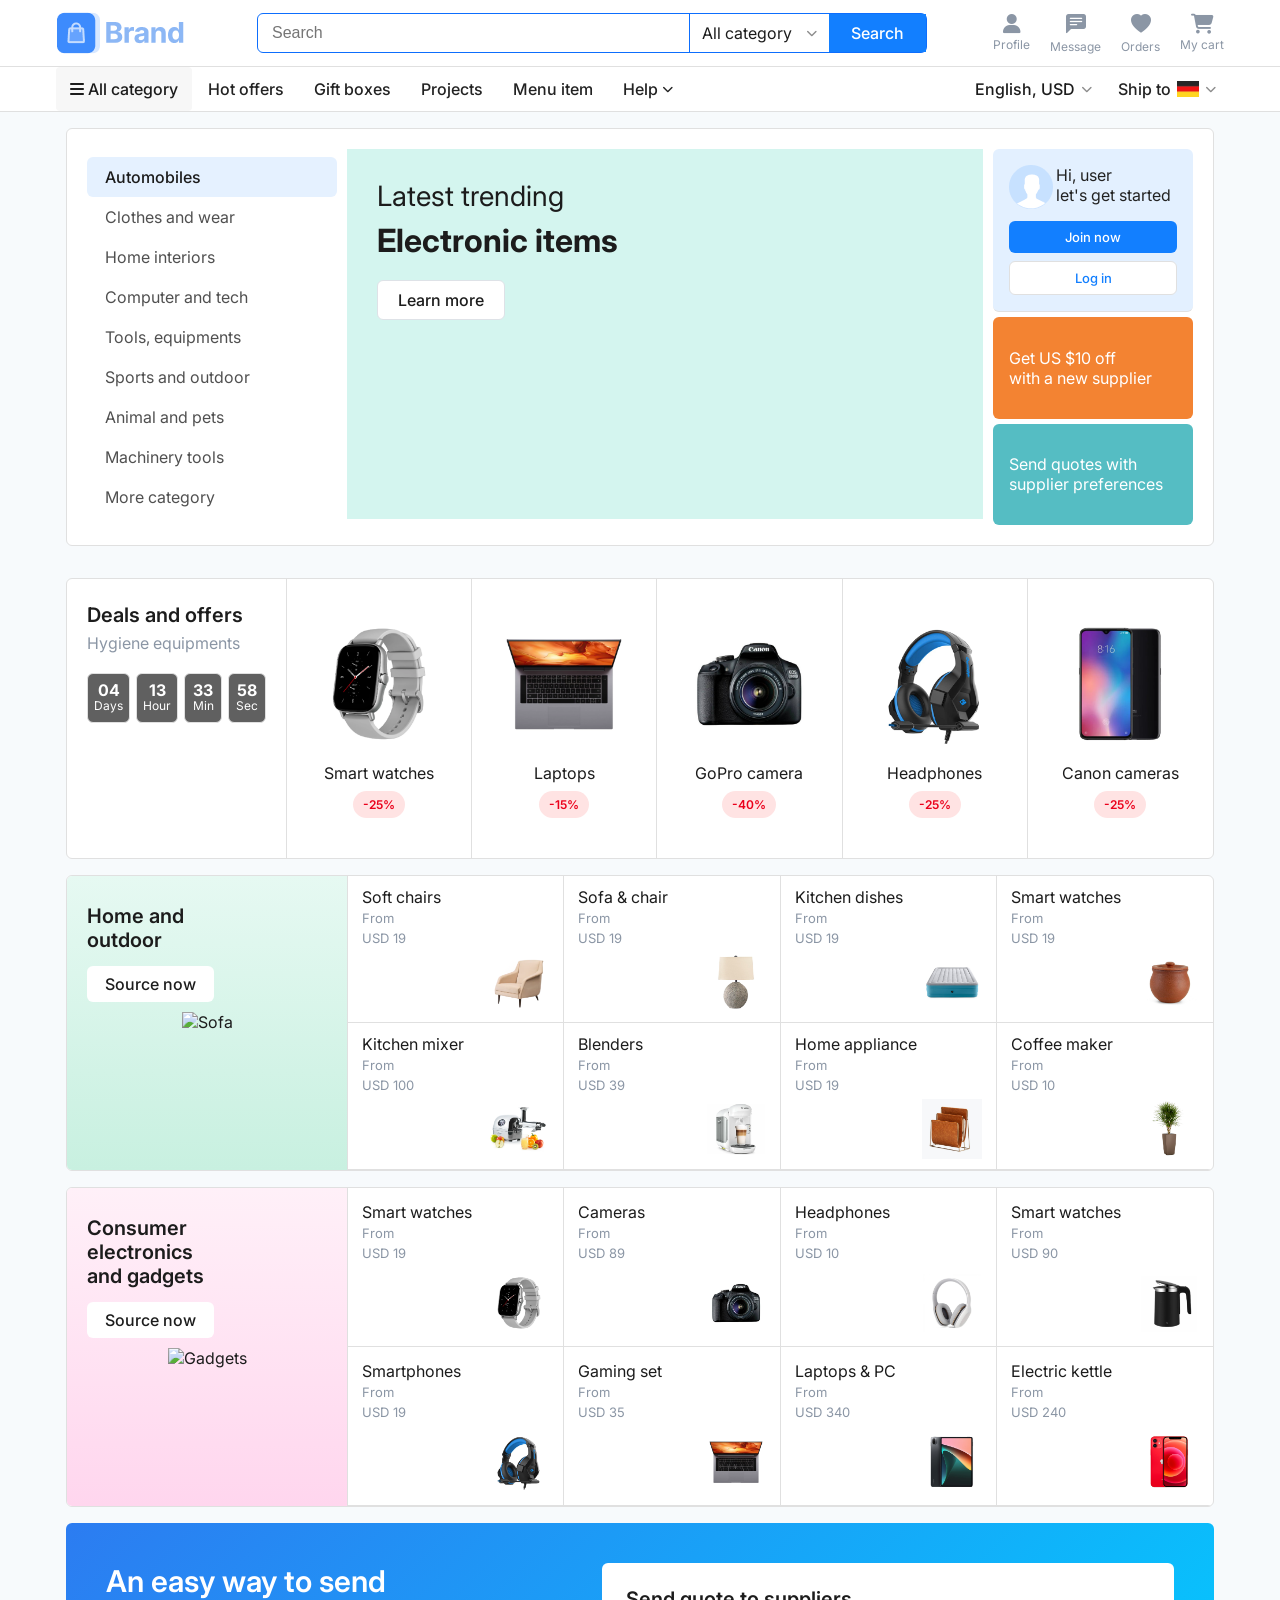
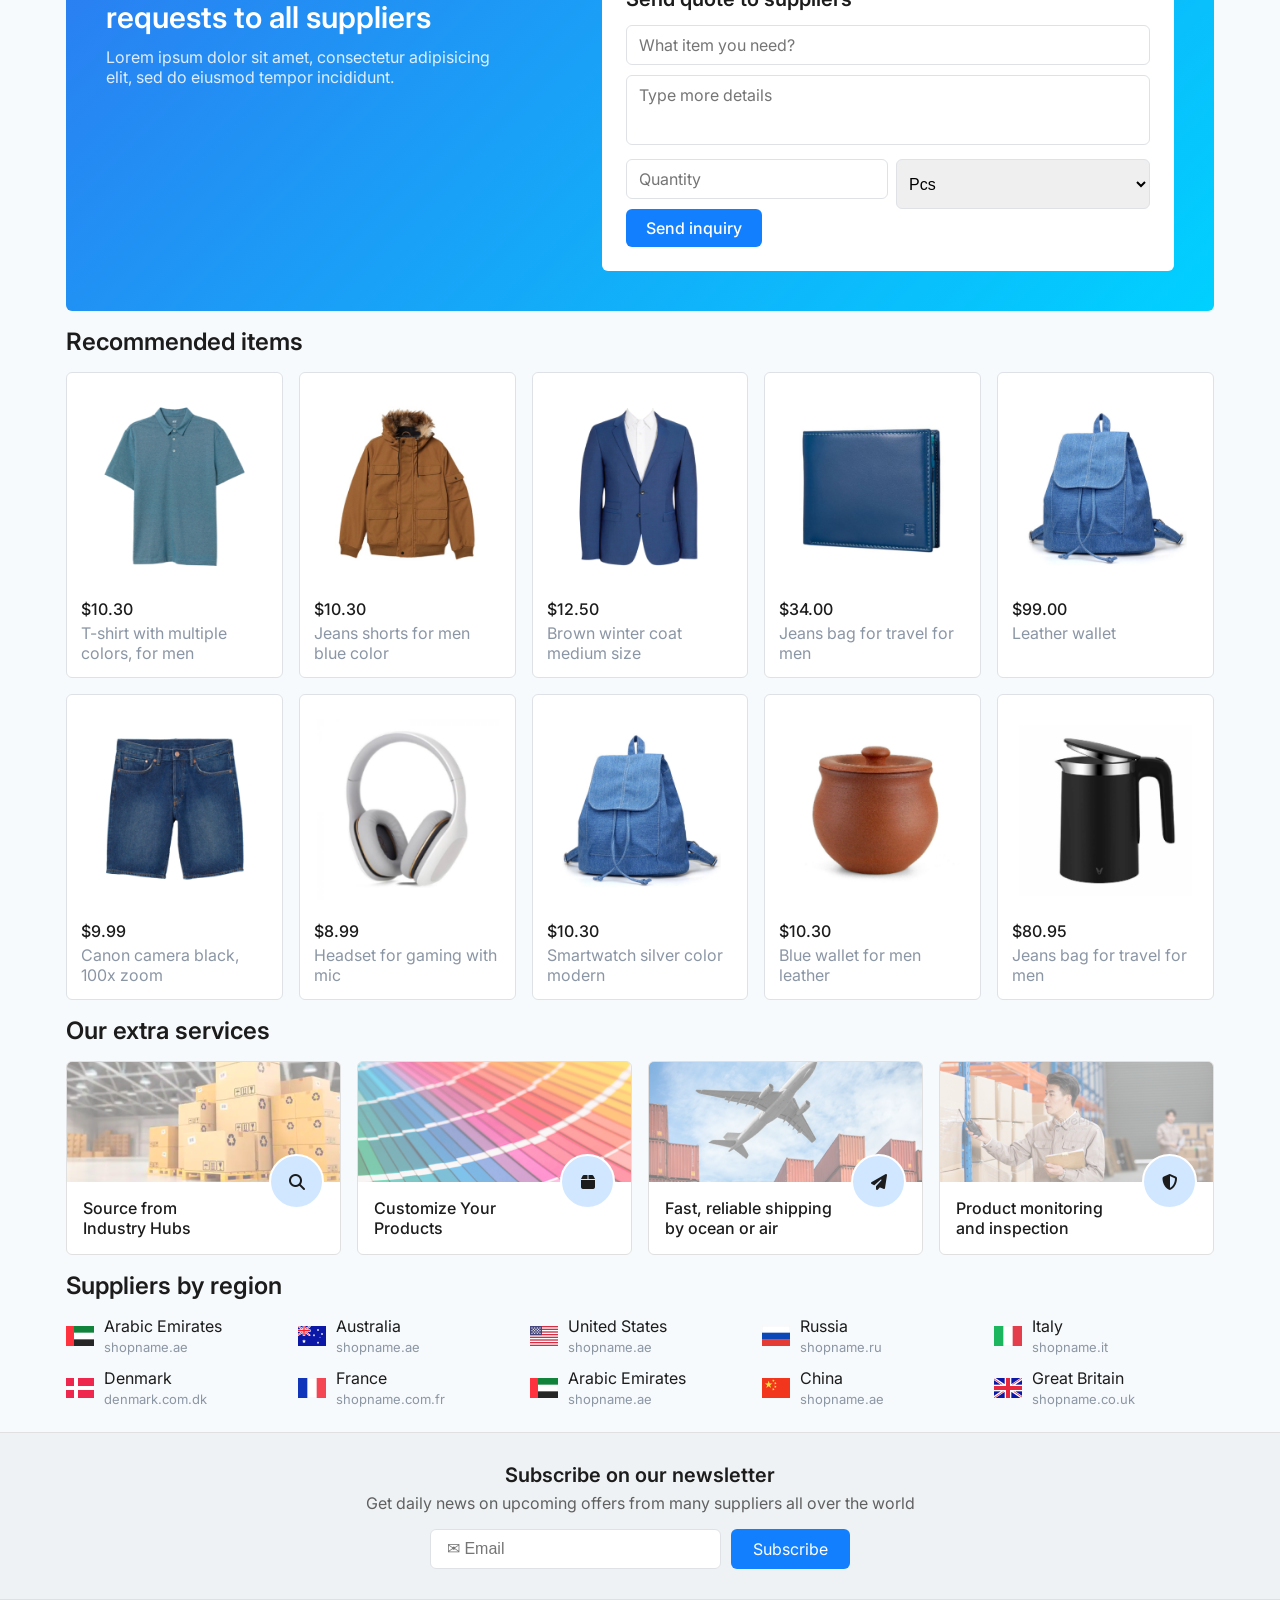
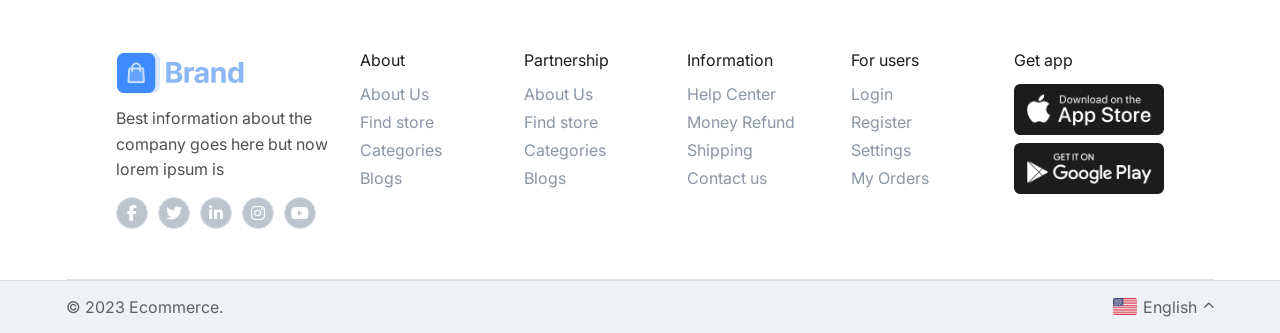
==== commit 814e277b: "Backend Integration" ====
--- a/frontend/index.html
+++ b/frontend/index.html
@@ -47,8 +47,8 @@
   <nav class="main-nav">
     <div class="container">
       <ul class="nav-links">
-        <li><a href="#" class="active"><i class="fas fa-bars"></i> All category</a></li>
-        <li><a href="#">Hot offers</a></li>
+        <li><a href="products.html" class="active"><i class="fas fa-bars"></i> All category</a></li>
+        <li><a href="products.html?category=offers">Hot offers</a></li>
         <li><a href="#">Gift boxes</a></li>
         <li><a href="#">Projects</a></li>
         <li><a href="#">Menu item</a></li>
@@ -109,16 +109,16 @@
             <div class="ship-to-option" onclick="selectCountry(this, 'assets/images/russia.png', 'RU')">
               <img src="assets/images/russia.png" alt=""> Russia
             </div>
-            <div class="ship-to-option" onclick="selectCountry(this, 'assets/images/russia.png', 'RU')">
+            <div class="ship-to-option" onclick="selectCountry(this, 'assets/images/great-britain.png', 'GB')">
               <img src="assets/images/great-britain.png" alt=""> Great Britain
             </div>
-            <div class="ship-to-option" onclick="selectCountry(this, 'assets/images/russia.png', 'RU')">
+            <div class="ship-to-option" onclick="selectCountry(this, 'assets/images/denmark.png', 'DK')">
               <img src="assets/images/denmark.png" alt=""> Denmark
             </div>
-            <div class="ship-to-option" onclick="selectCountry(this, 'assets/images/russia.png', 'RU')">
+            <div class="ship-to-option" onclick="selectCountry(this, 'assets/images/china.png', 'CN')">
               <img src="assets/images/china.png" alt=""> China
             </div>
-            <div class="ship-to-option" onclick="selectCountry(this, 'assets/images/russia.png', 'RU')">
+            <div class="ship-to-option" onclick="selectCountry(this, 'assets/images/arabic-emirates.png', 'AE')">
               <img src="assets/images/arabic-emirates.png" alt=""> Arabic Emirates
             </div>
           </div>
@@ -619,7 +619,8 @@
       </div>
     </div>
   </footer>
-
+  
+  <script src="js/api.js"></script>
   <script src="js/home.js"></script>
 </body>
 
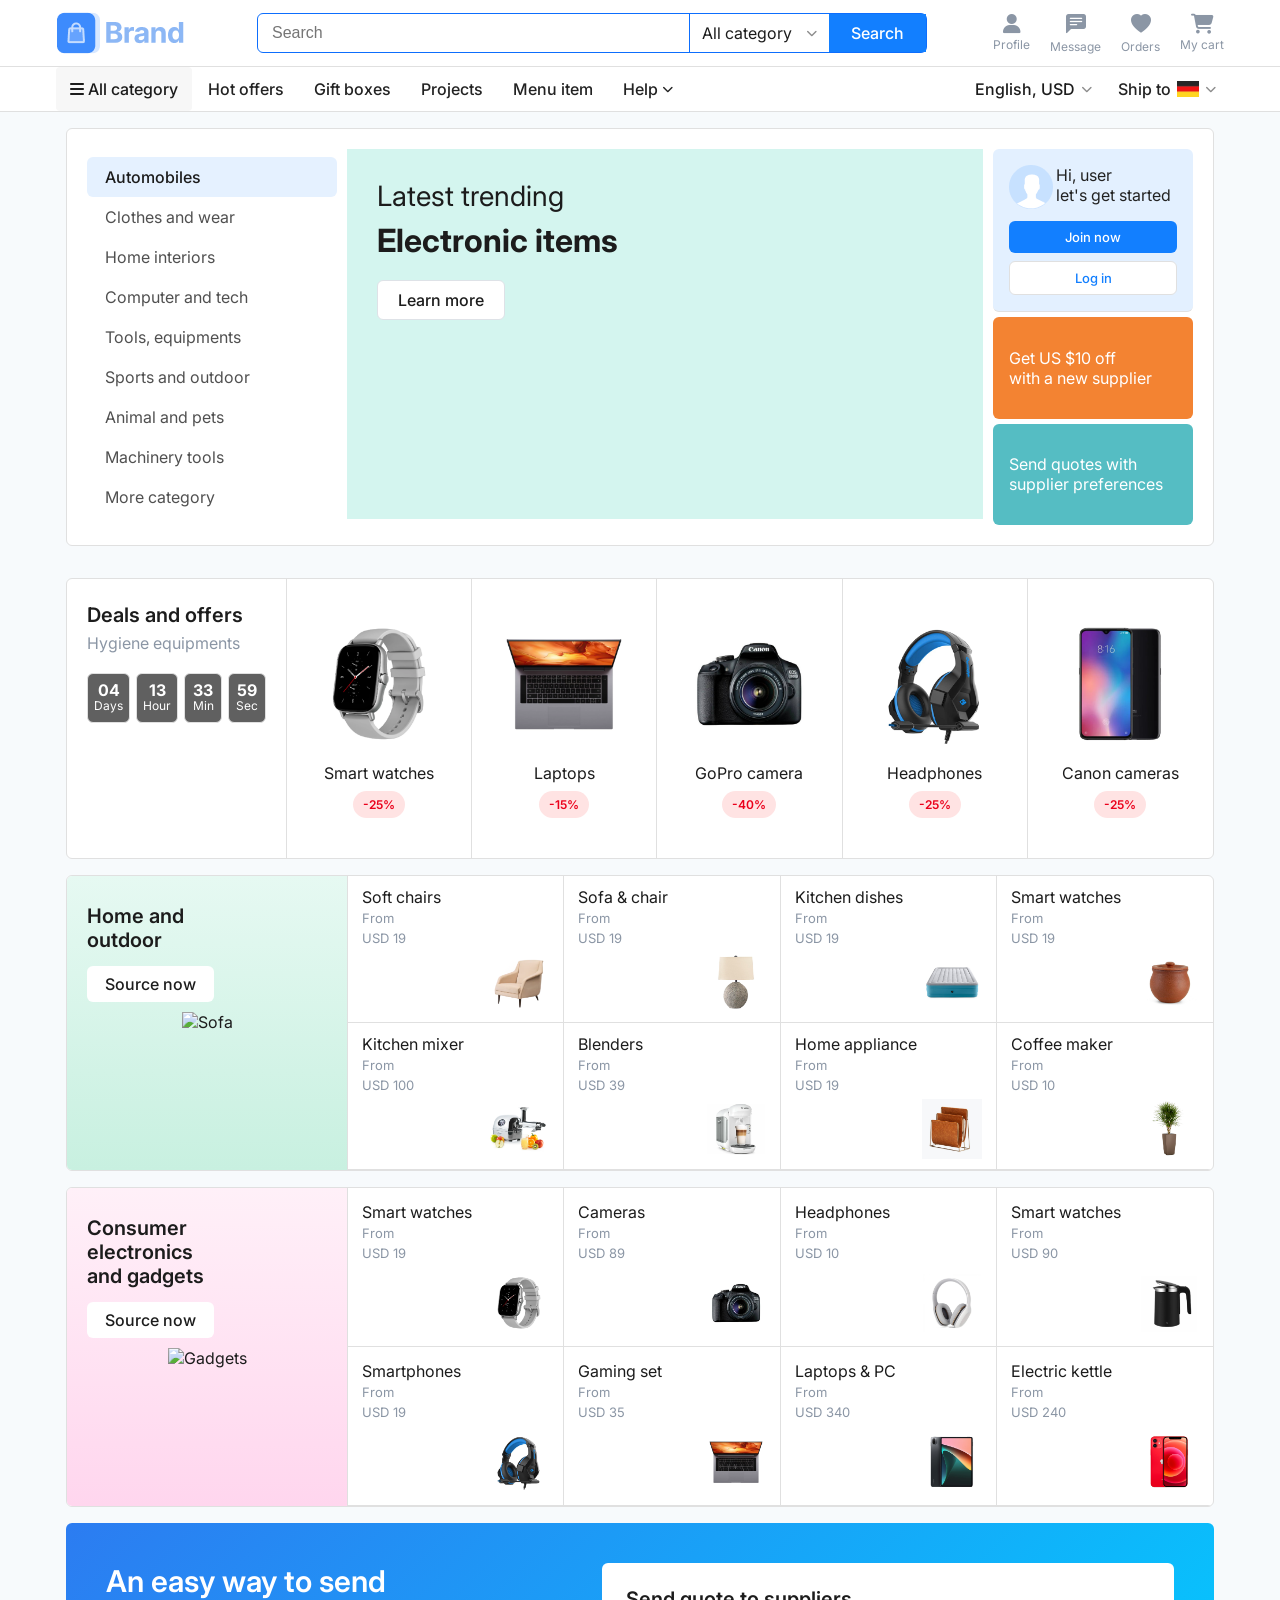
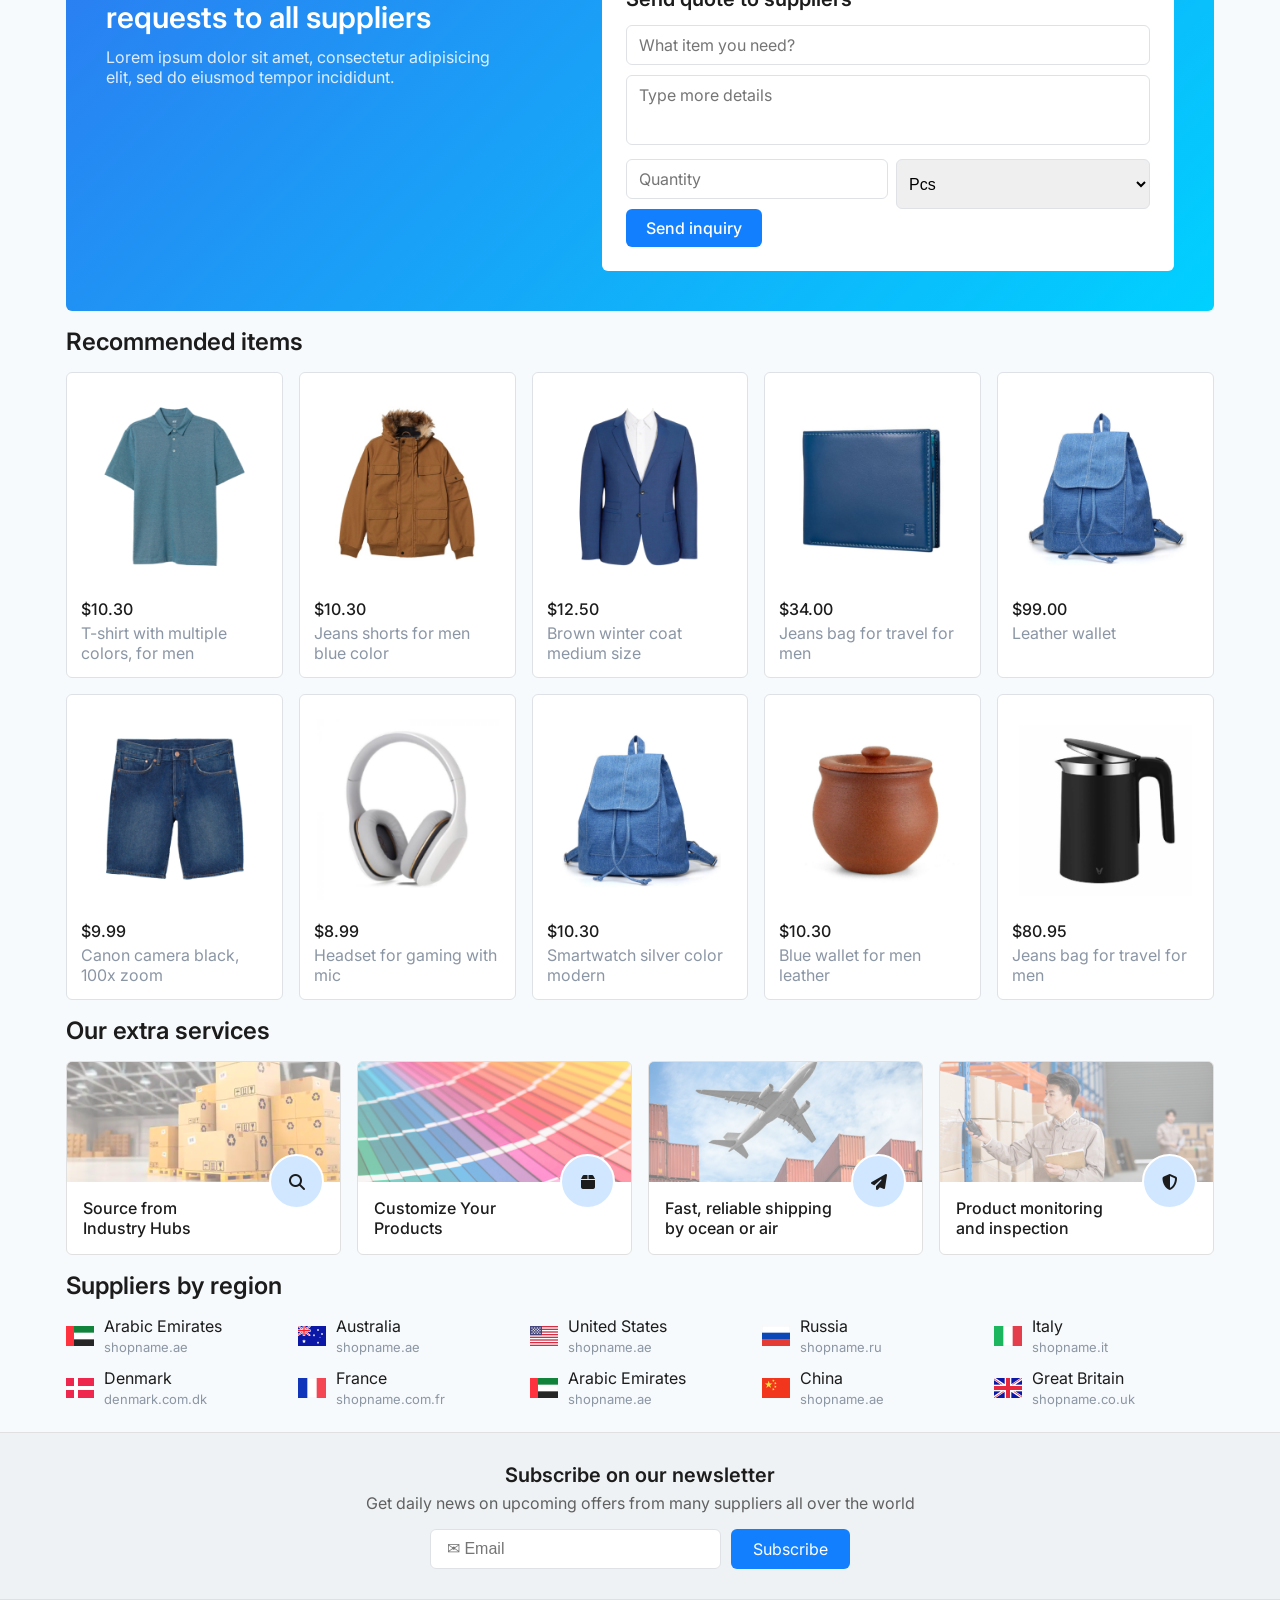
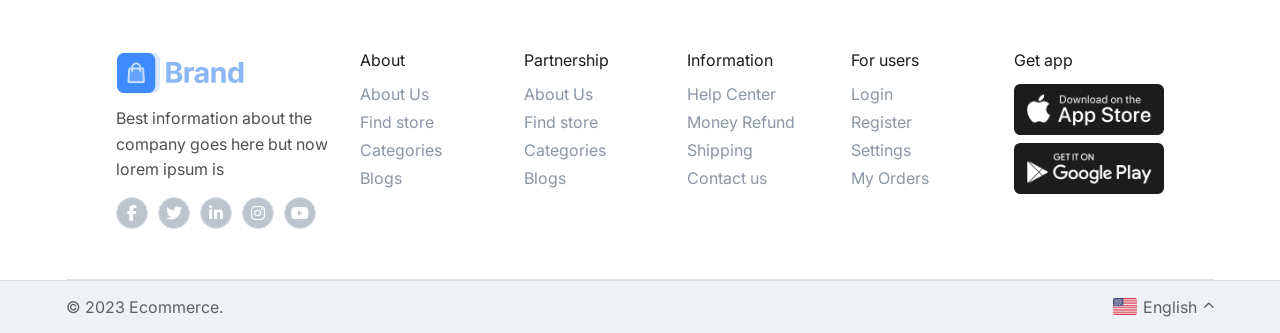
==== commit 05e22106: "Added Extra Features" ====
--- a/frontend/index.html
+++ b/frontend/index.html
@@ -36,10 +36,18 @@
         <button>Search</button>
       </div>
       <div class="top-actions">
-        <a href="#" class="top-action"><i class="fas fa-user"></i><span>Profile</span></a>
-        <a href="#" class="top-action"><i class="bi bi-chat-left-text-fill"></i><span>Message</span></a>
-        <a href="#" class="top-action"><i class="bi bi-heart-fill"></i><span>Orders</span></a>
-        <a href="cart.html" class="top-action"><i class="fas fa-shopping-cart"></i><span>My cart</span></a>
+        <a href="profile.html" class="top-action">
+          <i class="fas fa-user"></i><span>Profile</span>
+        </a>
+        <a href="messages.html" class="top-action">
+          <i class="bi bi-chat-left-text-fill"></i><span>Message</span>
+        </a>
+        <a href="orders.html" class="top-action">
+          <i class="bi bi-heart-fill"></i><span>Orders</span>
+        </a>
+        <a href="cart.html" class="top-action">
+          <i class="fas fa-shopping-cart"></i><span>My cart</span>
+        </a>
       </div>
     </div>
   </header>
@@ -131,14 +139,14 @@
     <div class="container">
       <div class="hero-wrapper">
         <ul class="category-sidebar">
-          <li class="active"><a href="products.html">Automobiles</a></li>
-          <li><a href="products.html">Clothes and wear</a></li>
-          <li><a href="products.html">Home interiors</a></li>
-          <li><a href="products.html">Computer and tech</a></li>
-          <li><a href="products.html">Tools, equipments</a></li>
-          <li><a href="products.html">Sports and outdoor</a></li>
-          <li><a href="products.html">Animal and pets</a></li>
-          <li><a href="products.html">Machinery tools</a></li>
+          <li class="active"><a href="products.html?category=Automobiles">Automobiles</a></li>
+          <li><a href="products.html?category=Clothes">Clothes and wear</a></li>
+          <li><a href="products.html?category=Laptops">Home interiors</a></li>
+          <li><a href="products.html?category=Smartphones">Computer and tech</a></li>
+          <li><a href="products.html?category=Cameras">Tools, equipments</a></li>
+          <li><a href="products.html?category=Smartwatches">Sports and outdoor</a></li>
+          <li><a href="products.html?category=Headphones">Animal and pets</a></li>
+          <li><a href="products.html?category=Laptops">Machinery tools</a></li>
           <li><a href="products.html">More category</a></li>
         </ul>
         <div class="hero-banner">
@@ -155,7 +163,7 @@
               <img src="assets/images/Avatar.png" alt="">
               <p>Hi, user<br>let's get started</p>
             </div>
-            <a href="login.html" class="btn-join">Join now</a>
+            <a href="signup.html" class="btn-join">Join now</a>
             <a href="login.html" class="btn-login">Log in</a>
           </div>
           <div class="promo-card">Get US $10 off<br />with a new supplier</div>
@@ -197,35 +205,35 @@
         <!-- RIGHT: 5 Products — images placeholder chhodi hain, tum apni lagana -->
         <div class="deals-grid">
           <div class="deal-card">
-            <a href="products.html" class="deal-card">
+            <a href="products.html?category=Smartwatches" class="deal-card">
               <img src="assets/images/smartwatch.png" alt="Smart Watch" />
               <p>Smart watches</p>
               <span class="badge">-25%</span>
             </a>
           </div>
           <div class="deal-card">
-            <a href="products.html" class="deal-card">
+            <a href="products.html?category=Laptops" class="deal-card">
               <img src="assets/images/laptop.png" alt="Laptop" />
               <p>Laptops</p>
               <span class="badge">-15%</span>
             </a>
           </div>
           <div class="deal-card">
-            <a href="products.html" class="deal-card">
+            <a href="products.html?category=Cameras" class="deal-card">
               <img src="assets/images/gopro.png" alt="GoPro" />
               <p>GoPro camera</p>
               <span class="badge">-40%</span>
             </a>
           </div>
           <div class="deal-card">
-            <a href="products.html" class="deal-card">
+            <a href="products.html?category=Headphones" class="deal-card">
               <img src="assets/images/headphones.png" alt="Headphones" />
               <p>Headphones</p>
               <span class="badge">-25%</span>
             </a>
           </div>
           <div class="deal-card">
-            <a href="products.html" class="deal-card">
+            <a href="products.html?category=Cameras" class="deal-card">
               <img src="assets/images/camera.png" alt="Camera" />
               <p>Canon cameras</p>
               <span class="badge">-25%</span>
@@ -247,49 +255,49 @@
           <img src="https://images.unsplash.com/photo-1555041469-a586c61ea9bc?w=200&q=80" alt="Sofa" />
         </div>
         <div class="cat-products">
-          <a href="products.html" class="cat-product-item">
+          <a href="products.html?category=Chairs" class="cat-product-item">
             <div class="info">
               <p>Soft chairs</p><small>From<br />USD 19</small>
             </div>
             <img src="assets/images/sofa.png" alt="Chair" />
           </a>
-          <a href="products.html" class="cat-product-item">
+          <a href="products.html?category=Sofas" class="cat-product-item">
             <div class="info">
               <p>Sofa &amp; chair</p><small>From<br />USD 19</small>
             </div>
             <img src="assets/images/lamp.png" alt="Sofa" />
           </a>
-          <a href="products.html" class="cat-product-item">
+          <a href="products.html?category=Kitchen" class="cat-product-item">
             <div class="info">
               <p>Kitchen dishes</p><small>From<br />USD 19</small>
             </div>
             <img src="assets/images/dishes.png" alt="Dishes" />
           </a>
-          <a href="products.html" class="cat-product-item">
+          <a href="products.html?category=Watches" class="cat-product-item">
             <div class="info">
               <p>Smart watches</p><small>From<br />USD 19</small>
             </div>
             <img src="assets/images/pot.png" alt="Watch" />
           </a>
-          <a href="products.html" class="cat-product-item">
+          <a href="products.html?category=Kitchen" class="cat-product-item">
             <div class="info">
               <p>Kitchen mixer</p><small>From<br />USD 100</small>
             </div>
             <img src="assets/images/mixer.png" alt="Mixer" />
           </a>
-          <a href="products.html" class="cat-product-item">
+          <a href="products.html?category=Appliances" class="cat-product-item">
             <div class="info">
               <p>Blenders</p><small>From<br />USD 39</small>
             </div>
             <img src="assets/images/blender.png" alt="Blender" />
           </a>
-          <a href="products.html" class="cat-product-item">
+          <a href="products.html?category=Kitchen" class="cat-product-item">
             <div class="info">
               <p>Home appliance</p><small>From<br />USD 19</small>
             </div>
             <img src="assets/images/appliance.png" alt="Appliance" />
           </a>
-          <a href="products.html" class="cat-product-item">
+          <a href="products.html?category=Kitchen" class="cat-product-item">
             <div class="info">
               <p>Coffee maker</p><small>From<br />USD 10</small>
             </div>
@@ -310,49 +318,49 @@
           <img src="https://images.unsplash.com/photo-1505740420928-5e560c06d30e?w=200&q=80" alt="Gadgets" />
         </div>
         <div class="cat-products">
-          <a href="products.html" class="cat-product-item">
+          <a href="products.html?category=Smartwatches" class="cat-product-item">
             <div class="info">
               <p>Smart watches</p><small>From<br />USD 19</small>
             </div>
             <img src="assets/images/smartwatch.png" alt="Watch" />
           </a>
-          <a href="products.html" class="cat-product-item">
+          <a href="products.html?category=Cameras" class="cat-product-item">
             <div class="info">
               <p>Cameras</p><small>From<br />USD 89</small>
             </div>
             <img src="assets/images/gopro.png" alt="Camera" />
           </a>
-          <a href="products.html" class="cat-product-item">
+          <a href="products.html?category=Headphones" class="cat-product-item">
             <div class="info">
               <p>Headphones</p><small>From<br />USD 10</small>
             </div>
             <img src="assets/images/white-headphone.png" alt="Headphones" />
           </a>
-          <a href="products.html" class="cat-product-item">
+          <a href="products.html?category=Smartwatches" class="cat-product-item">
             <div class="info">
               <p>Smart watches</p><small>From<br />USD 90</small>
             </div>
             <img src="assets/images/jug.png" alt="Smart Watches" />
           </a>
-          <a href="products.html" class="cat-product-item">
+          <a href="products.html?category=Smartphones" class="cat-product-item">
             <div class="info">
               <p>Smartphones</p><small>From<br />USD 19</small>
             </div>
             <img src="assets/images/headphones.png" alt="Gaming" />
           </a>
-          <a href="products.html" class="cat-product-item">
+          <a href="products.html?category=Laptops" class="cat-product-item">
             <div class="info">
               <p>Gaming set</p><small>From<br />USD 35</small>
             </div>
             <img src="assets/images/laptop.png" alt="Laptop" />
           </a>
-          <a href="products.html" class="cat-product-item">
+          <a href="products.html?category=Laptops" class="cat-product-item">
             <div class="info">
               <p>Laptops &amp; PC</p><small>From<br />USD 340</small>
             </div>
             <img src="assets/images/tablet.png" alt="Smartphones" />
           </a>
-          <a href="products.html" class="cat-product-item">
+          <a href="products.html?category=Smartphones" class="cat-product-item">
             <div class="info">
               <p>Electric kettle</p><small>From<br />USD 240</small>
             </div>
@@ -619,7 +627,7 @@
       </div>
     </div>
   </footer>
-  
+
   <script src="js/api.js"></script>
   <script src="js/home.js"></script>
 </body>
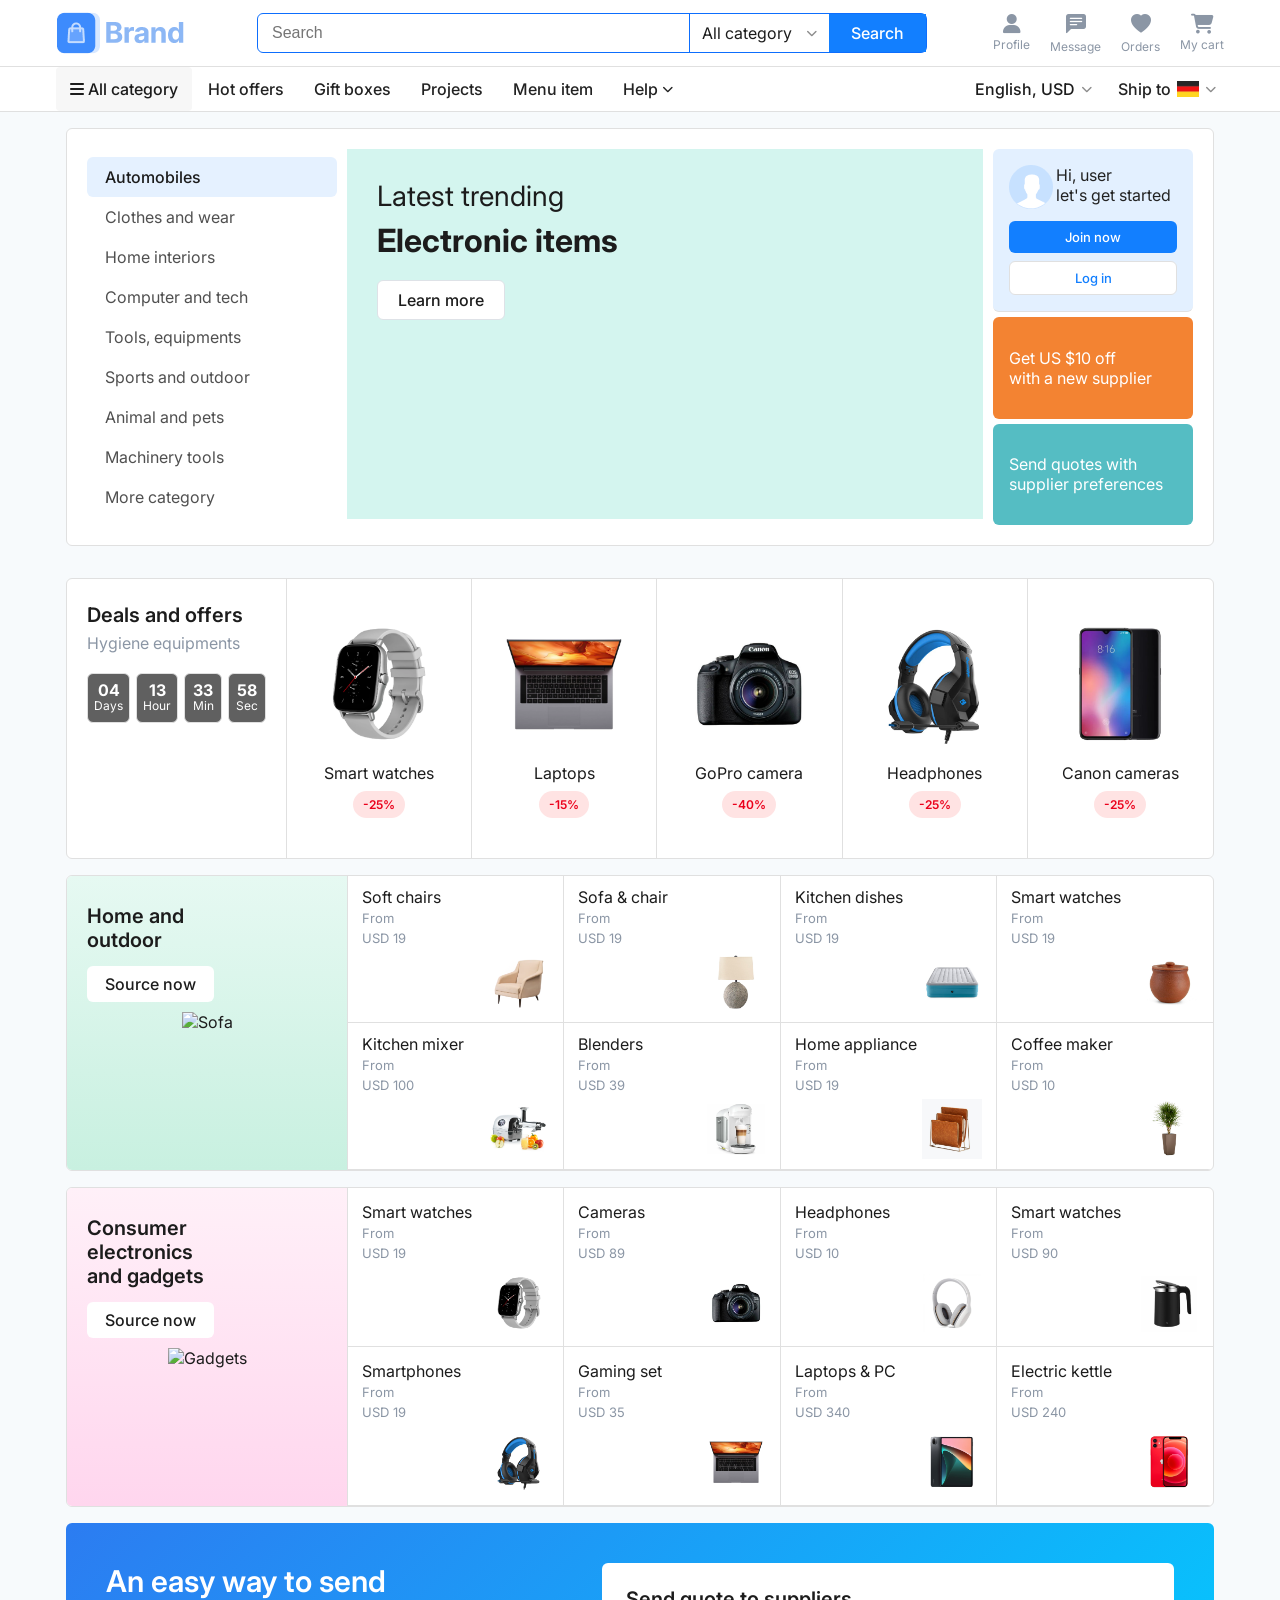
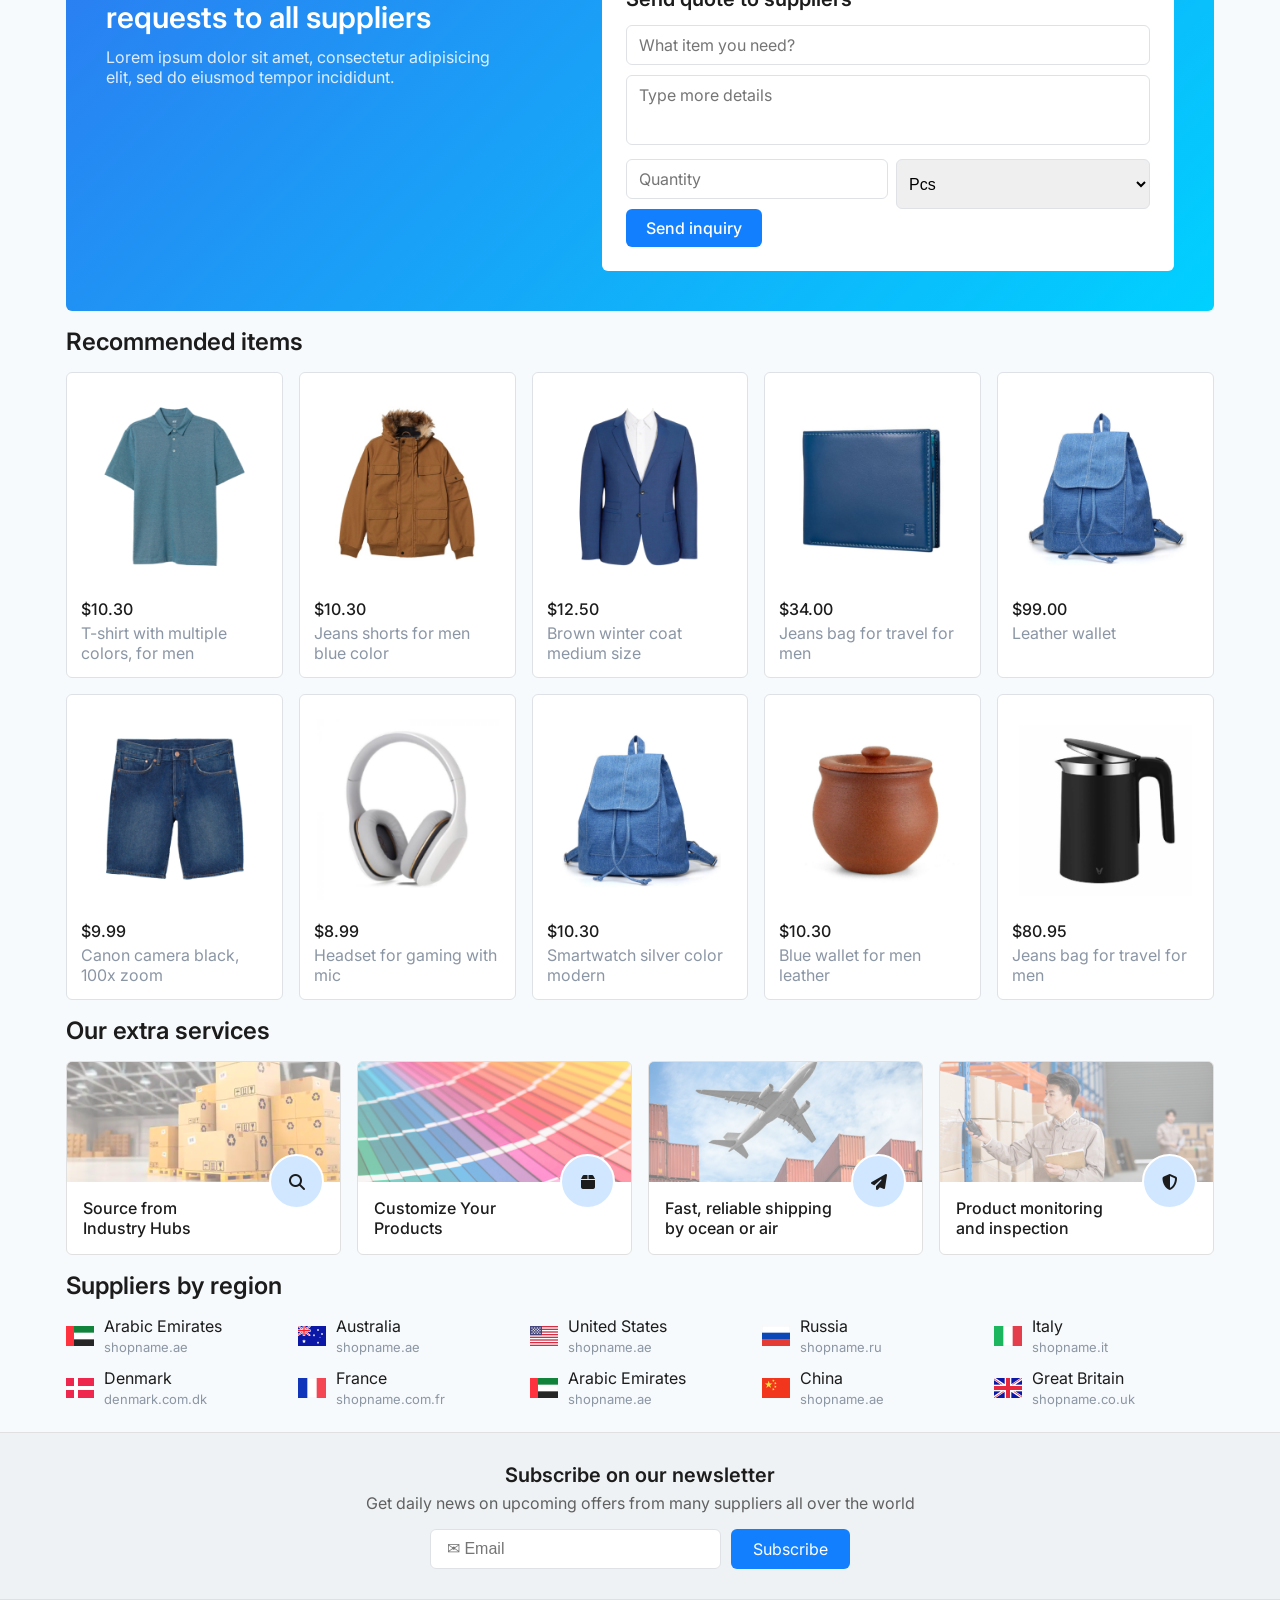
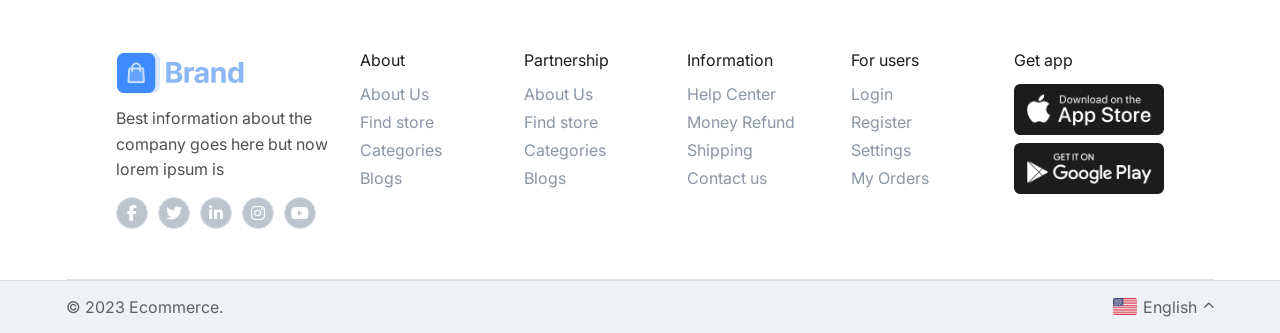
==== commit 2cfc11c9: "commit" ====
--- a/frontend/index.html
+++ b/frontend/index.html
@@ -630,6 +630,8 @@
 
   <script src="js/api.js"></script>
   <script src="js/home.js"></script>
+  <script src="js/main.js"></script>
+
 </body>
 
 </html>
